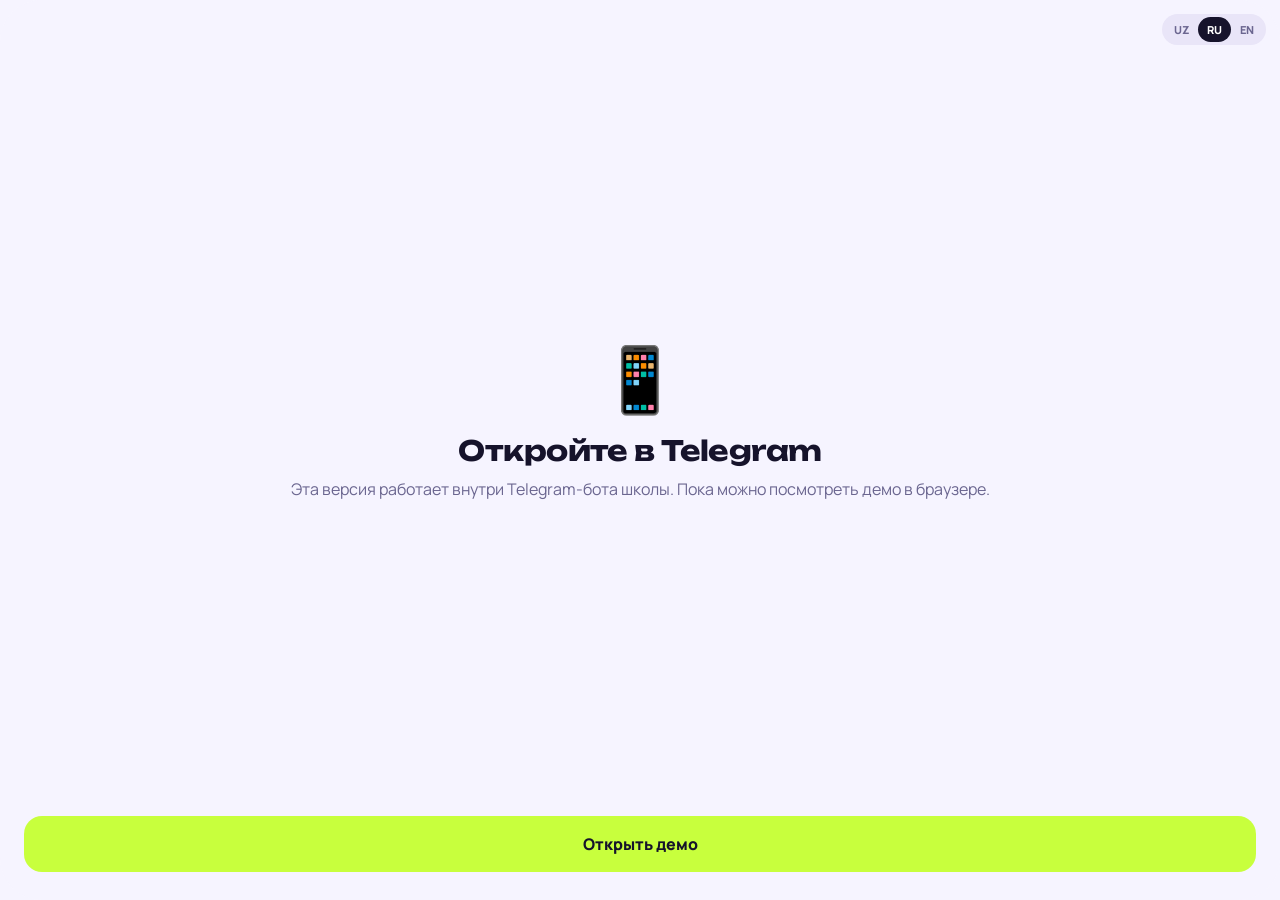
==== tg.html @ ceb3b053 "61 GOOD AI site + Telegram Mini App Co-Authored-By: Claude Opus 5.5 (1M context) <noreply@anthropic." ====
<!doctype html>
<html lang="ru">
<head>
<meta charset="utf-8">
<meta name="viewport" content="width=device-width,initial-scale=1,maximum-scale=1,viewport-fit=cover">
<title>61 GOOD AI</title>
<link rel="icon" href="data:image/svg+xml,<svg xmlns='http://www.w3.org/2000/svg' viewBox='0 0 64 64'><rect width='64' height='64' rx='16' fill='%23C8FF3D'/><text x='32' y='42' font-size='26' font-family='Arial' font-weight='900' text-anchor='middle' fill='%23111'>61</text></svg>">
<script src="https://telegram.org/js/telegram-web-app.js"></script>
<link rel="preconnect" href="https://fonts.googleapis.com"><link rel="preconnect" href="https://fonts.gstatic.com" crossorigin>
<link href="https://fonts.googleapis.com/css2?family=Manrope:wght@400;600;700;800&family=Unbounded:wght@600;700&display=swap" rel="stylesheet">
<style>
:root{--ink:#16132B;--paper:#F6F4FF;--card:#fff;--soft:#E9E5F8;--muted:#6B6690;--lime:#C8FF3D;--violet:#7C5CFF;--pink:#FF5FA2;--sky:#41D3FF;--sun:#FFC83D}
*{box-sizing:border-box;margin:0;padding:0;-webkit-tap-highlight-color:transparent}
h1,h2,h3,.u{font-family:Unbounded,Manrope,sans-serif;letter-spacing:-.02em}
button{font:inherit;border:0;background:none;cursor:pointer;color:inherit}
.app{position:relative;width:100%;height:100%;border-radius:42px;background:var(--paper);color:var(--ink);overflow:hidden;display:flex;flex-direction:column}
.view{flex:1;overflow-y:auto;padding:22px 18px 100px;scrollbar-width:none}
.view::-webkit-scrollbar{display:none}
/* onboarding */
.ob{position:absolute;inset:0;z-index:30;background:var(--paper);display:flex;flex-direction:column;padding:40px 24px 28px}
.ob.hide{display:none}
.ob .hero-art{flex:1;display:grid;place-items:center}
.orb{width:220px;height:220px;border-radius:50%;background:conic-gradient(from 200deg,var(--lime),var(--sky),var(--violet),var(--pink),var(--lime));display:grid;place-items:center;animation:spin 12s linear infinite}
.orb span{width:170px;height:170px;border-radius:50%;background:var(--paper);display:grid;place-items:center;font-family:Unbounded;font-size:44px;font-weight:700;animation:spin 12s linear infinite reverse}
@keyframes spin{to{transform:rotate(360deg)}}
.ob h2{font-size:28px;line-height:1.15;margin-bottom:10px}
.ob p{color:var(--muted);margin-bottom:22px}
.big{width:100%;padding:17px;border-radius:18px;background:var(--ink);color:#fff;font-weight:800;font-size:16px}
.big.lime{background:var(--lime);color:var(--ink)}
.big:disabled{opacity:.35}
.ints{display:grid;grid-template-columns:1fr 1fr;gap:10px;margin:18px 0 auto}
.int{background:#fff;border:2px solid var(--soft);border-radius:18px;padding:16px 14px;text-align:left;font-weight:800;display:flex;gap:10px;align-items:center;transition:.15s}
.int span{font-size:24px}
.int.on{border-color:var(--ink);background:var(--ink);color:#fff;transform:scale(.97)}
.dots{display:flex;gap:6px;margin-bottom:20px}.dots i{width:22px;height:5px;border-radius:5px;background:var(--soft)}.dots i.on{background:var(--ink)}

/* home */
.top{display:flex;justify-content:space-between;align-items:center;margin-bottom:16px}
.top small{color:var(--muted);font-weight:700}
.top h2{font-size:21px}
.gp{background:var(--ink);color:var(--lime);font-weight:800;padding:8px 12px;border-radius:999px;font-size:13px;white-space:nowrap}
.ai{background:linear-gradient(135deg,var(--violet),#A27BFF);color:#fff;border-radius:24px;padding:16px;margin-bottom:16px;position:relative;overflow:hidden}
.ai:after{content:"✨";position:absolute;right:14px;top:10px;font-size:34px;opacity:.5}
.ai small{font-weight:800;font-size:11px;letter-spacing:.08em;opacity:.85}
.ai p{font-weight:800;font-size:16px;margin:4px 0 12px;max-width:85%}
.ai button{background:#fff;color:var(--ink);padding:8px 14px;border-radius:999px;font-weight:800;font-size:13px}
.filters{display:flex;gap:8px;overflow-x:auto;margin:0 -18px 14px;padding:0 18px;scrollbar-width:none}
.filters button{flex:none;padding:8px 14px;border-radius:999px;background:#fff;border:1.5px solid var(--soft);font-weight:800;font-size:13px}
.filters button.on{background:var(--ink);color:#fff;border-color:var(--ink)}
.sec-t{display:flex;justify-content:space-between;align-items:baseline;margin:6px 0 10px}
.sec-t h3{font-size:16px}
.sec-t small{color:var(--muted);font-weight:700}
.item{width:100%;background:#fff;border-radius:20px;padding:12px;margin-bottom:10px;display:flex;gap:12px;align-items:center;text-align:left;box-shadow:0 2px 0 var(--soft);transition:transform .12s}
.item:active{transform:scale(.98)}
.ic{width:48px;height:48px;border-radius:15px;display:grid;place-items:center;font-size:23px;flex:none}
.item b{display:block;font-size:15px}
.item span.meta{font-size:12px;color:var(--muted);font-weight:600}
.item .tag{margin-left:auto;font-weight:800;font-size:12px;padding:5px 9px;border-radius:10px;background:var(--lime);white-space:nowrap}
.item .tag.club{background:var(--soft)}
.item .tag.done{background:var(--ink);color:var(--lime)}
.bar{height:5px;background:var(--soft);border-radius:5px;margin-top:6px;overflow:hidden;width:120px}.bar i{display:block;height:100%;background:var(--violet)}

/* sheet */
.scrim{position:absolute;inset:0;background:rgba(22,19,43,.45);z-index:40;opacity:0;pointer-events:none;transition:.2s}
.scrim.on{opacity:1;pointer-events:auto}
.sheet{position:absolute;left:0;right:0;bottom:0;z-index:41;background:#fff;border-radius:30px 30px 0 0;padding:14px 22px 30px;transform:translateY(105%);transition:transform .3s cubic-bezier(.2,.9,.3,1)}
.sheet.on{transform:none}
.grab{width:42px;height:5px;border-radius:5px;background:var(--soft);margin:0 auto 16px}
.sheet .ic{width:64px;height:64px;font-size:32px;border-radius:20px;margin-bottom:12px}
.sheet h2{font-size:22px;margin-bottom:6px}
.sheet p{color:var(--muted);margin-bottom:14px}
.facts{display:grid;grid-template-columns:1fr 1fr;gap:8px;margin-bottom:18px}
.facts div{background:var(--paper);border-radius:14px;padding:10px 12px;font-size:12px;color:var(--muted);font-weight:700}
.facts b{display:block;color:var(--ink);font-size:14px}

/* chat */
.chat{display:flex;flex-direction:column;gap:10px}
.msg{max-width:84%;padding:11px 14px;border-radius:18px;font-size:14px;line-height:1.45;font-weight:600}
.msg.bot{background:#fff;border-bottom-left-radius:6px;box-shadow:0 2px 0 var(--soft)}
.msg.me{background:var(--ink);color:#fff;margin-left:auto;border-bottom-right-radius:6px}
.sugs{display:flex;flex-direction:column;gap:8px;margin-top:6px}
.sugs button{background:#fff;border:1.5px dashed var(--violet);color:var(--violet);border-radius:14px;padding:10px 12px;text-align:left;font-weight:800;font-size:13px}
.typing{display:inline-flex;gap:4px}.typing i{width:7px;height:7px;border-radius:50%;background:var(--muted);animation:b 1s infinite}.typing i:nth-child(2){animation-delay:.15s}.typing i:nth-child(3){animation-delay:.3s}
@keyframes b{50%{transform:translateY(-4px);opacity:.5}}

/* profile */
.pf{text-align:center;margin-bottom:18px}
.av{width:92px;height:92px;border-radius:30px;margin:0 auto 10px;background:linear-gradient(135deg,var(--lime),var(--sky));display:grid;place-items:center;font-size:44px}
.pf h2{font-size:22px}
.lvl{background:var(--ink);color:#fff;border-radius:22px;padding:16px;margin-bottom:14px}
.lvl .row{display:flex;justify-content:space-between;font-weight:800;font-size:13px;margin-bottom:8px}
.lvl .row span{color:var(--lime)}
.lvl .bar{width:100%;height:9px;background:#2d2850}.lvl .bar i{background:linear-gradient(90deg,var(--lime),var(--sky))}
.badges{display:grid;grid-template-columns:repeat(4,1fr);gap:8px;margin-bottom:14px}
.badges div{background:#fff;border-radius:16px;padding:12px 4px;text-align:center;font-size:26px;box-shadow:0 2px 0 var(--soft)}
.badges div.off{filter:grayscale(1);opacity:.35}
.badges small{display:block;font-size:10px;font-weight:800;color:var(--muted);margin-top:4px}
.goal{background:linear-gradient(135deg,#E5FFB0,#C8F5FF);border-radius:22px;padding:16px;margin-bottom:14px}
.goal b{font-size:14px}.goal p{font-size:12px;color:var(--muted);font-weight:700;margin:4px 0 10px}
.goal .bar{width:100%;height:9px;background:rgba(255,255,255,.7)}.goal .bar i{background:var(--ink)}
.drops{display:flex;gap:10px;overflow-x:auto;margin:0 -18px;padding:0 18px 4px;scrollbar-width:none}
.drop{flex:none;width:140px;background:#fff;border-radius:18px;padding:12px;box-shadow:0 2px 0 var(--soft)}
.drop .e{font-size:30px}.drop b{display:block;font-size:13px;margin:6px 0 2px}.drop span{font-size:12px;font-weight:800;color:var(--violet)}
.drop .lim{font-size:10px;font-weight:800;color:var(--pink)}

/* tabbar */
.tabs{position:absolute;left:12px;right:12px;bottom:12px;background:var(--ink);border-radius:26px;display:flex;justify-content:space-around;padding:8px;z-index:20}
.tabs button{color:#8E88B5;display:flex;flex-direction:column;align-items:center;gap:2px;font-size:10px;font-weight:800;padding:6px 10px;border-radius:16px;min-width:62px}
.tabs button .e{font-size:20px;filter:grayscale(1)}
.tabs button.on{color:var(--ink);background:var(--lime)}
.tabs button.on .e{filter:none}

.toast{position:absolute;top:18px;left:50%;transform:translate(-50%,-120px);background:var(--ink);color:#fff;padding:12px 18px;border-radius:999px;font-weight:800;font-size:14px;z-index:60;transition:transform .35s cubic-bezier(.2,.9,.3,1.3);white-space:nowrap}
.toast.on{transform:translate(-50%,0)}
.toast b{color:var(--lime)}
.c-lime{background:#EFFFC8}.c-violet{background:#E7E0FF}.c-pink{background:#FFE0EE}.c-sky{background:#DDF6FF}.c-sun{background:#FFF1C9}

.school{background:var(--ink);color:#fff;border-radius:22px;padding:16px;margin-top:8px}
.school p{font-size:13px;line-height:1.7;opacity:.85;margin:6px 0 12px;font-weight:600}
.row2{display:grid;grid-template-columns:1fr 1fr;gap:8px}
.row2 a{background:var(--lime);color:var(--ink);text-decoration:none;text-align:center;padding:11px;border-radius:14px;font-weight:800;font-size:14px}
.row2 a+a{background:#2d2850;color:#fff}
.tcard{background:#fff;border-radius:24px;padding:18px;box-shadow:0 2px 0 var(--soft);margin-bottom:12px}
.tcard h3{font-size:17px;margin-bottom:10px}
.tcard label{display:block;font-size:12px;font-weight:800;color:var(--muted);margin:12px 0 6px}
.inp{background:var(--paper);border:2px solid var(--soft);border-radius:14px;padding:12px;font-weight:700}
.seg{display:flex;gap:6px}.seg button{flex:1;padding:10px 0;border-radius:12px;background:var(--paper);font-weight:800;font-size:14px}
.seg button.on{background:var(--ink);color:#fff}
.step{display:flex;align-items:center;gap:14px}.step button{width:44px;height:44px;border-radius:14px;background:var(--paper);font-size:22px;font-weight:800}.step b{font-size:22px;font-family:Unbounded;min-width:24px;text-align:center}
.rule{font-size:12px;color:var(--muted);font-weight:700;text-align:center;margin:10px 6px 14px}
.tt{display:block;font-size:12px;color:var(--muted);font-weight:800;margin-bottom:6px}
.kid{display:flex;align-items:center;gap:10px;padding:10px 0;border-top:1px solid var(--soft)}
.kid .ka{width:40px;height:40px;border-radius:13px;background:var(--paper);display:grid;place-items:center;font-size:22px;flex:none}
.kid b{display:block;font-size:14px}.kid small{font-size:11px;color:var(--muted);font-weight:700}
.kid .okb,.kid .tag{margin-left:auto;white-space:nowrap;font-weight:800;font-size:12px;padding:8px 10px;border-radius:11px}
.kid .okb{background:var(--lime)}.kid .tag.done{background:var(--ink);color:var(--lime)}
button.gp{cursor:pointer}
.mlang{display:none;position:absolute;top:14px;right:14px;z-index:35;background:var(--soft);border-radius:999px;padding:3px}
.mlang button{padding:5px 9px;border-radius:999px;font-size:11px;font-weight:800;color:var(--muted)}
.mlang button.on{background:var(--ink);color:#fff}
/* Telegram Mini App: full-screen, no device frame */
html,body{height:100%;background:var(--paper);overflow:hidden}
body{font-family:Manrope,system-ui,sans-serif;color:var(--ink);overscroll-behavior:none}
.app{position:fixed;inset:0;height:var(--tg-viewport-height,100dvh);background:var(--paper);color:var(--ink);overflow:hidden;display:flex;flex-direction:column}
.view{padding-top:58px;padding-bottom:calc(100px + env(safe-area-inset-bottom))}
.tabs{bottom:calc(12px + env(safe-area-inset-bottom))}
.ob{overflow-y:auto;padding-bottom:calc(28px + env(safe-area-inset-bottom))}
.ob .hero-art{min-height:240px}
.mlang{display:flex}
.fld{width:100%;background:#fff;border:2px solid var(--soft);border-radius:14px;padding:13px 14px;font:inherit;font-weight:700;font-size:16px;color:var(--ink);outline:none}
.fld:focus{border-color:var(--violet)}
.flbl{display:block;font-size:12px;font-weight:800;color:var(--muted);margin:14px 0 6px}
.frow{display:grid;grid-template-columns:1fr 1fr;gap:10px}
select.fld{appearance:none;-webkit-appearance:none}
.note{background:#FFF1C9;border-radius:16px;padding:12px 14px;font-size:13px;font-weight:700;line-height:1.5;margin:16px 0}
.err{color:var(--pink);font-weight:800;font-size:13px;min-height:18px;margin:10px 0 4px}
.center{flex:1;display:flex;flex-direction:column;justify-content:center;text-align:center}
.center .em{font-size:64px;margin-bottom:14px}
.spin{width:44px;height:44px;border-radius:50%;border:4px solid var(--soft);border-top-color:var(--violet);margin:0 auto;animation:spin .8s linear infinite}
.adm .kid{align-items:flex-start}
.adm .acts{margin-left:auto;display:flex;gap:6px}
.adm .acts button{font-weight:800;font-size:12px;padding:8px 10px;border-radius:11px;background:var(--lime)}
.adm .acts button.no{background:var(--soft)}
</style>
</head>
<body>
<div class="app" id="app">
  <div class="mlang"><button data-l="uz">UZ</button><button data-l="ru">RU</button><button data-l="en">EN</button></div>
  <div class="ob" id="scr"></div>
  <div class="view" id="view"></div>
  <div class="tabs" id="tabs"></div>
  <div class="scrim" id="scrim"></div>
  <div class="sheet" id="sheet"></div>
  <div class="toast" id="toast"></div>
</div>

<script>
const T = {
  uz:{sideT:"Interaktiv prototip",sideP:"O‘quvchi ilovasining bosiladigan demosi: qiziqishlarni tanla, missiyaga yozil, AI-agentdan so‘ra va GOOD-ballar ol.",tips:["1 · Qiziqishlarni tanla","2 · Kartochkani bos → JOIN","3 · «AI» tabida savol ber","4 · Profilda darajang va GOOD DROP"],back:"← Saytga",
    o1t:"61-maktabga xush kelibsan!",o1p:"Barcha to‘garaklar, tadbirlar va GOOD-missiyalar — bitta joyda.",o1b:"Boshlash",o2t:"Senga nima qiziq?",o2p:"Kamida 2 ta tanla — AI shunga qarab tavsiya beradi.",o2b:"Davom etish",
    hi:"Salom, Aziz 👋",grade:"7-B sinf",aiK:"AI · SEN UCHUN",aiBtn:"Ko‘rish",all:"Hammasi",missions:"GOOD-missiyalar",clubs:"To‘garaklar va tadbirlar",seeAll:"barchasi",
    tabs:["Lenta","Missiyalar","AI","Profil"],join:"JOIN",joined:"Yozilding ✓",pending:"Tasdiq kutilmoqda",confirmSim:"O‘qituvchi tasdig‘ini simulyatsiya qilish",
    when:"Qachon",where:"Qayerda",spots:"Joylar",reward:"Mukofot",age:"Yosh",
    myM:"Mening missiyalarim",openM:"Ochiq missiyalar",empty:"Hali missiya yo‘q — lentadan birini tanla!",
    aiHello:"Salom! Men 61 GOOD AI agentiman. Jadvaling va qiziqishlaringga qarab nima borligini topib beraman. Nima qidiramiz?",
    q:["Bugun darsdan keyin nima bor?","Rasm chizishni yoqtiraman — qayerga yozilay?","GOOD-ball qanday tez yig‘aman?"],
    a:["Bugun 15:00 da Media Club (204-xona) — 4 ta joy qoldi. 16:00 da esa Robototexnika. Seni Media Clubga yozaymi? 📸","Art Studio sen uchun! Seshanba va payshanba 14:30, 112-xona. Yana «Bezak jamoasi» missiyasi bor: +30 GOOD 🎨","Jamoaviy missiyalar eng ko‘p ball beradi: «Eko-shanba» — +40 GOOD, do‘stlaring bilan GOOD CREW bo‘lib qatnashing 🌱"],
    lvl:"Daraja",next:"keyingi darajagacha",badges:["Faol","Ijodkor","Jamoa","Lider"],goalT:"7-B sinf maqsadi: 2000 GOOD",goalP:"Erishsak — hamkor kutubxonaga 50 ta kitob sovg‘a qiladi 📚",drops:"GOOD DROP",left:"ta qoldi",
    toast:"tushdi! Rahmat 🙌",o1b:"🎒 Men o‘quvchiman",o1x:"🧑‍🏫 Men o‘qituvchiman",o1p:"Toshkent, Yashnobod tumani. Barcha to‘garaklar, tadbirlar va GOOD-missiyalar — bitta joyda.",grade:"61-maktab · 7-B",schT:"Bizning maktab",schA:"Aviasozlar-1, 78 · «Aviasozlar» bozori yonida",schH:"Dush–Shan 8:00–17:00",schB:"Avtobus 30, 50, 110",call:"Qo‘ng‘iroq",map:"Xarita",tHi:"Salom, ustoz 👋",tSub:"61-maktab · O‘qituvchi paneli",tNew:"Yangi GOOD-missiya",tTitle:"Nima qilish kerak?",tTitleDef:"Bayram uchun zalni bezash",tAge:"Yosh",tPeople:"Nechta o‘quvchi",tReward:"Mukofot",tPublish:"✨ AI bilan e’lon qilish",tAiPick:"AI mos o‘quvchilarni topdi",tWhy:["ijod, juma bo‘sh", "media, 7-B", "ijod, 11+", "ekologiya, faol", "IT, yaqinda yozilgan"],tJoin:"JOIN bosdi",tConfirm:"✓ Bajarildi",tConfirmed:"Tasdiqlandi",tDone:"Hammasi tasdiqlandi! Ballar o‘quvchilarga tushdi 🎉",tRule:"AI ball bermaydi — ballar faqat siz tasdiqlaganingizdan keyin tushadi.",tSwitch:"🎒 O‘quvchi",tAgain:"Yana missiya yaratish",tToast:"o‘quvchiga tushdi",interests:["Sport","IT","Ijod","Kitoblar","Media","Ekologiya","Musiqa","Fan"]},
  ru:{sideT:"Интерактивный прототип",sideP:"Кликабельное демо приложения ученика: выбери интересы, возьми миссию, спроси AI-агента и получи GOOD-баллы.",tips:["1 · Выбери интересы","2 · Тапни карточку → JOIN","3 · Спроси что-нибудь во вкладке «AI»","4 · В профиле — уровень и GOOD DROP"],back:"← На сайт",
    o1t:"Добро пожаловать в школу №61!",o1p:"Все кружки, события и GOOD-миссии — в одном месте.",o1b:"Начать",o2t:"Что тебе интересно?",o2p:"Выбери хотя бы 2 — AI подберёт под тебя.",o2b:"Продолжить",
    hi:"Привет, Азиз 👋",grade:"7-Б класс",aiK:"AI · ДЛЯ ТЕБЯ",aiBtn:"Смотреть",all:"Всё",missions:"GOOD-миссии",clubs:"Кружки и события",seeAll:"все",
    tabs:["Лента","Миссии","AI","Профиль"],join:"JOIN",joined:"Ты записан ✓",pending:"Ждёт подтверждения",confirmSim:"Симулировать подтверждение учителя",
    when:"Когда",where:"Где",spots:"Места",reward:"Награда",age:"Возраст",
    myM:"Мои миссии",openM:"Открытые миссии",empty:"Пока нет миссий — выбери в ленте!",
    aiHello:"Привет! Я AI-агент 61 GOOD. Подскажу, что есть по твоим интересам и расписанию. Что ищем?",
    q:["Что есть сегодня после уроков?","Я люблю рисовать — куда записаться?","Как быстрее набрать GOOD?"],
    a:["Сегодня в 15:00 Media Club (каб. 204) — осталось 4 места. В 16:00 — Робототехника. Записать тебя в Media Club? 📸","Тебе в Art Studio! Вт и чт в 14:30, каб. 112. А ещё есть миссия «Команда декора»: +30 GOOD 🎨","Больше всего дают командные миссии: «Эко-суббота» — +40 GOOD. Собери GOOD CREW с друзьями 🌱"],
    lvl:"Уровень",next:"до следующего уровня",badges:["Актив","Креатор","Команда","Лидер"],goalT:"Цель 7-Б: 2000 GOOD",goalP:"Дойдём — партнёр подарит библиотеке 50 книг 📚",drops:"GOOD DROP",left:"осталось",
    toast:"начислено! Спасибо 🙌",o1b:"🎒 Я ученик",o1x:"🧑‍🏫 Я учитель",o1p:"Ташкент, Яшнабадский район. Все кружки, события и GOOD-миссии — в одном месте.",grade:"Школа №61 · 7-Б",schT:"Наша школа",schA:"Авиасозлар-1, 78 · у рынка «Авиасозлар»",schH:"Пн–Сб 8:00–17:00",schB:"Автобусы 30, 50, 110",call:"Позвонить",map:"Карта",tHi:"Здравствуйте, учитель 👋",tSub:"Школа №61 · Панель учителя",tNew:"Новая GOOD-миссия",tTitle:"Что нужно сделать?",tTitleDef:"Оформить зал к празднику",tAge:"Возраст",tPeople:"Сколько учеников",tReward:"Награда",tPublish:"✨ Опубликовать с AI",tAiPick:"AI нашёл подходящих учеников",tWhy:["творчество, свободна в пт", "медиа, 7-Б", "творчество, 11+", "экология, активный", "IT, недавно записался"],tJoin:"нажал JOIN",tConfirm:"✓ Выполнено",tConfirmed:"Подтверждено",tDone:"Всё подтверждено! Баллы начислены ученикам 🎉",tRule:"AI баллы не выдаёт — они начисляются только после вашего подтверждения.",tSwitch:"🎒 Ученик",tAgain:"Создать ещё миссию",tToast:"начислено ученику",interests:["Спорт","IT","Творчество","Книги","Медиа","Экология","Музыка","Наука"]},
  en:{sideT:"Interactive prototype",sideP:"A clickable demo of the student app: pick interests, take a mission, ask the AI agent and earn GOOD points.",tips:["1 · Pick your interests","2 · Tap a card → JOIN","3 · Ask something in the “AI” tab","4 · See your level and GOOD DROP in Profile"],back:"← Website",
    o1t:"Welcome to School 61!",o1p:"Every club, event and GOOD mission in one place.",o1b:"Get started",o2t:"What are you into?",o2p:"Pick at least 2 — AI will tailor picks for you.",o2b:"Continue",
    hi:"Hi, Aziz 👋",grade:"Grade 7B",aiK:"AI · FOR YOU",aiBtn:"View",all:"All",missions:"GOOD missions",clubs:"Clubs & events",seeAll:"all",
    tabs:["Feed","Missions","AI","Profile"],join:"JOIN",joined:"You're in ✓",pending:"Awaiting confirmation",confirmSim:"Simulate teacher confirmation",
    when:"When",where:"Where",spots:"Spots",reward:"Reward",age:"Age",
    myM:"My missions",openM:"Open missions",empty:"No missions yet — grab one from the feed!",
    aiHello:"Hi! I'm the 61 GOOD AI agent. I'll find what fits your interests and schedule. What are we looking for?",
    q:["What's on today after class?","I love drawing — where should I join?","How do I earn GOOD faster?"],
    a:["Media Club today at 15:00 (Room 204) — 4 spots left. Robotics at 16:00. Want me to sign you up for Media Club? 📸","Art Studio is for you! Tue & Thu 14:30, Room 112. There's also the “Decor crew” mission: +30 GOOD 🎨","Team missions pay the most: “Eco Saturday” is +40 GOOD. Build a GOOD CREW with friends 🌱"],
    lvl:"Level",next:"to next level",badges:["Active","Creator","Team","Leader"],goalT:"7B class goal: 2000 GOOD",goalP:"Hit it and a partner donates 50 books to the library 📚",drops:"GOOD DROP",left:"left",
    toast:"added! Thank you 🙌",o1b:"🎒 I'm a student",o1x:"🧑‍🏫 I'm a teacher",o1p:"Tashkent, Yashnobod district. Every club, event and GOOD mission in one place.",grade:"School 61 · 7B",schT:"Our school",schA:"Aviasozlar-1, 78 · by Aviasozlar bazaar",schH:"Mon–Sat 8:00–17:00",schB:"Buses 30, 50, 110",call:"Call",map:"Map",tHi:"Hello, teacher 👋",tSub:"School 61 · Teacher panel",tNew:"New GOOD mission",tTitle:"What needs doing?",tTitleDef:"Decorate the hall for the holiday",tAge:"Age",tPeople:"How many students",tReward:"Reward",tPublish:"✨ Publish with AI",tAiPick:"AI found matching students",tWhy:["art, free on Fri", "media, 7B", "art, 11+", "ecology, active", "IT, recently joined"],tJoin:"tapped JOIN",tConfirm:"✓ Done",tConfirmed:"Confirmed",tDone:"All confirmed! Points sent to students 🎉",tRule:"AI never gives points — they're added only after you confirm.",tSwitch:"🎒 Student",tAgain:"Create another mission",tToast:"sent to student",interests:["Sports","IT","Art","Books","Media","Ecology","Music","Science"]}
};
const ITEMS=[
  {id:"decor",type:"m",e:"🎨",c:"c-lime",cat:2,gp:30,spots:[2,5],age:"11+",
    t:{uz:"Bezak jamoasi",ru:"Команда декора",en:"Decor crew"},
    d:{uz:"Maktab bayramini bezashga 5 o‘quvchi kerak.",ru:"Нужны 5 учеников, чтобы оформить школьный праздник.",en:"5 students needed to decorate the school celebration."},
    w:{uz:"Juma 15:00",ru:"Пт 15:00",en:"Fri 15:00"},p:{uz:"Aktlar zali",ru:"Актовый зал",en:"Assembly hall"}},
  {id:"photo",type:"m",e:"📸",c:"c-sky",cat:4,gp:20,spots:[0,3],age:"12+",
    t:{uz:"Foto-reportaj",ru:"Фоторепортаж",en:"Photo report"},
    d:{uz:"Sport kunini suratga olib, maktab kanaliga tayyorlash.",ru:"Снять День спорта и подготовить пост для школьного канала.",en:"Shoot Sports Day and prep a post for the school channel."},
    w:{uz:"Shanba 10:00",ru:"Сб 10:00",en:"Sat 10:00"},p:{uz:"Stadion",ru:"Стадион",en:"Stadium"}},
  {id:"eco",type:"m",e:"🌱",c:"c-pink",cat:5,gp:40,spots:[6,10],age:"10+",crew:1,
    t:{uz:"Eko-shanba · CREW",ru:"Эко-суббота · CREW",en:"Eco Saturday · CREW"},
    d:{uz:"Maktab hovlisiga ko‘chat ekamiz. Do‘stlar bilan jamoa bo‘lib kel!",ru:"Сажаем деревья во дворе школы. Приходи командой с друзьями!",en:"Planting trees in the schoolyard. Come as a team with friends!"},
    w:{uz:"Shanba 09:00",ru:"Сб 09:00",en:"Sat 09:00"},p:{uz:"Maktab hovlisi",ru:"Двор школы",en:"Schoolyard"}},
  {id:"tutor",type:"m",e:"🧮",c:"c-sun",cat:1,gp:25,spots:[1,4],age:"13+",
    t:{uz:"Kichiklarga yordam",ru:"Помощь младшим",en:"Help younger kids"},
    d:{uz:"5-sinflarga informatika bo‘yicha yordam ber.",ru:"Помоги пятиклассникам с информатикой.",en:"Help 5th graders with computer science."},
    w:{uz:"Chorshanba 14:00",ru:"Ср 14:00",en:"Wed 14:00"},p:{uz:"301-xona",ru:"Каб. 301",en:"Room 301"}},
  {id:"media",type:"c",e:"🎬",c:"c-violet",cat:4,spots:[8,12],age:"11+",
    t:{uz:"Media Club",ru:"Media Club",en:"Media Club"},
    d:{uz:"Video, podkast va maktab yangiliklari. 4 ta joy qoldi!",ru:"Видео, подкасты и школьные новости. Осталось 4 места!",en:"Video, podcasts and school news. 4 spots left!"},
    w:{uz:"Bugun 15:00",ru:"Сегодня 15:00",en:"Today 15:00"},p:{uz:"204-xona",ru:"Каб. 204",en:"Room 204"}},
  {id:"robo",type:"c",e:"🤖",c:"c-sky",cat:1,spots:[10,14],age:"10+",
    t:{uz:"Robototexnika",ru:"Робототехника",en:"Robotics"},
    d:{uz:"Arduino va LEGO bilan robotlar yasaymiz.",ru:"Собираем роботов на Arduino и LEGO.",en:"Building robots with Arduino and LEGO."},
    w:{uz:"Dush, Pay 16:00",ru:"Пн, Чт 16:00",en:"Mon, Thu 16:00"},p:{uz:"210-xona",ru:"Каб. 210",en:"Room 210"}},
  {id:"art",type:"c",e:"🖌️",c:"c-pink",cat:2,spots:[9,15],age:"9+",
    t:{uz:"Art Studio",ru:"Art Studio",en:"Art Studio"},
    d:{uz:"Rasm, eskiz va devoriy rasmlar.",ru:"Рисунок, скетчинг и муралы.",en:"Drawing, sketching and murals."},
    w:{uz:"Sesh, Pay 14:30",ru:"Вт, Чт 14:30",en:"Tue, Thu 14:30"},p:{uz:"112-xona",ru:"Каб. 112",en:"Room 112"}},
  {id:"foot",type:"c",e:"⚽",c:"c-lime",cat:0,spots:[16,20],age:"10+",
    t:{uz:"Futbol seksiyasi",ru:"Секция футбола",en:"Football team"},
    d:{uz:"Maktablararo turnirga tayyorgarlik.",ru:"Готовимся к межшкольному турниру.",en:"Training for the inter-school cup."},
    w:{uz:"Har kuni 17:00",ru:"Ежедневно 17:00",en:"Daily 17:00"},p:{uz:"Sport zal",ru:"Спортзал",en:"Gym"}}
];
const KIDS=[["🦊","Aziz K."],["🐼","Malika R."],["🐯","Javohir T."],["🦄","Sevara N."],["🐸","Diyor A."],["🐨","Kamola S."]];
const X = {
  ru:{loading:"Загрузка…",notgT:"Откройте в Telegram",notgP:"Эта версия работает внутри Telegram-бота школы. Пока можно посмотреть демо в браузере.",notgB:"Открыть демо",
    admin:"🛡️ Панель администратора",sregT:"Регистрация ученика",sregP:"Займёт 20 секунд. После неё сразу откроется приложение.",fName:"Имя и фамилия",fGrade:"Класс",fLetter:"Буква",next:"Далее",
    tregT:"Регистрация учителя",tregP:"Укажите данные — администратор школы проверит их.",tNote:"🛡️ Панель учителя откроется только после подтверждения администратором. Так ученик не сможет зарегистрироваться под учителем.",fFio:"ФИО",fSubj:"Предмет",fSubjPh:"Например, математика",sendReq:"Отправить заявку",
    pendT:"Заявка на проверке",pendP:"Администратор школы проверит, что вы учитель школы №61. Как только подтвердит, бот пришлёт сообщение.",refresh:"Проверить статус",stillPend:"Пока ещё на проверке ⏳",
    rejT:"Заявка отклонена",rejP:"Администратор не подтвердил аккаунт учителя. Если это ошибка, обратитесь в администрацию школы.",asStudent:"Зарегистрироваться как ученик",
    errT:"Что-то пошло не так",errP:"Не удалось связаться с сервером. Попробуйте ещё раз.",retry:"Повторить",badForm:"Заполните все поля",
    hiN:"Привет, {n} 👋",gradeN:"Школа №61 · {g}",tHiN:"Здравствуйте, {n} 👋",
    admT:"Заявки учителей",admEmpty:"Новых заявок нет 🎉",approve:"✓ Да",reject:"✕",admBtn:"🛡️ Заявки",backB:"← Назад",okT:"Учитель одобрен ✓",noT:"Заявка отклонена"},
  uz:{loading:"Yuklanmoqda…",notgT:"Telegram’da oching",notgP:"Bu versiya maktabning Telegram-boti ichida ishlaydi. Hozircha brauzerda demoni ko‘rishingiz mumkin.",notgB:"Demoni ochish",
    admin:"🛡️ Administrator paneli",sregT:"O‘quvchi ro‘yxatdan o‘tishi",sregP:"20 soniya vaqt oladi. Keyin ilova darhol ochiladi.",fName:"Ism va familiya",fGrade:"Sinf",fLetter:"Harf",next:"Keyingi",
    tregT:"O‘qituvchi ro‘yxatdan o‘tishi",tregP:"Ma’lumotlarni kiriting — maktab administratori tekshiradi.",tNote:"🛡️ O‘qituvchi paneli faqat administrator tasdiqlagandan keyin ochiladi. Shunda o‘quvchi o‘qituvchi nomidan ro‘yxatdan o‘ta olmaydi.",fFio:"F.I.Sh.",fSubj:"Fan",fSubjPh:"Masalan, matematika",sendReq:"Ariza yuborish",
    pendT:"Ariza tekshirilmoqda",pendP:"Maktab administratori siz 61-maktab o‘qituvchisi ekaningizni tekshiradi. Tasdiqlashi bilan bot xabar yuboradi.",refresh:"Holatni tekshirish",stillPend:"Hali tekshirilmoqda ⏳",
    rejT:"Ariza rad etildi",rejP:"Administrator o‘qituvchi akkauntini tasdiqlamadi. Xato bo‘lsa, maktab ma’muriyatiga murojaat qiling.",asStudent:"O‘quvchi sifatida ro‘yxatdan o‘tish",
    errT:"Nimadir xato ketdi",errP:"Server bilan bog‘lanib bo‘lmadi. Yana urinib ko‘ring.",retry:"Qayta urinish",badForm:"Barcha maydonlarni to‘ldiring",
    hiN:"Salom, {n} 👋",gradeN:"61-maktab · {g}",tHiN:"Assalomu alaykum, {n} 👋",
    admT:"O‘qituvchi arizalari",admEmpty:"Yangi arizalar yo‘q 🎉",approve:"✓ Ha",reject:"✕",admBtn:"🛡️ Arizalar",backB:"← Orqaga",okT:"O‘qituvchi tasdiqlandi ✓",noT:"Ariza rad etildi"},
  en:{loading:"Loading…",notgT:"Open in Telegram",notgP:"This version runs inside the school’s Telegram bot. Meanwhile you can try the browser demo.",notgB:"Open demo",
    admin:"🛡️ Admin panel",sregT:"Student sign-up",sregP:"Takes 20 seconds. The app opens right after.",fName:"First and last name",fGrade:"Grade",fLetter:"Letter",next:"Next",
    tregT:"Teacher sign-up",tregP:"Enter your details — the school administrator will check them.",tNote:"🛡️ The teacher panel opens only after an administrator approves you, so students can’t sign up as teachers.",fFio:"Full name",fSubj:"Subject",fSubjPh:"e.g. Maths",sendReq:"Send request",
    pendT:"Request under review",pendP:"The school administrator will check that you teach at School 61. The bot will message you once approved.",refresh:"Check status",stillPend:"Still under review ⏳",
    rejT:"Request declined",rejP:"The administrator didn’t approve the teacher account. If this is a mistake, contact the school office.",asStudent:"Sign up as a student",
    errT:"Something went wrong",errP:"Couldn’t reach the server. Please try again.",retry:"Retry",badForm:"Please fill in every field",
    hiN:"Hi, {n} 👋",gradeN:"School 61 · {g}",tHiN:"Hello, {n} 👋",
    admT:"Teacher requests",admEmpty:"No new requests 🎉",approve:"✓ Yes",reject:"✕",admBtn:"🛡️ Requests",backB:"← Back",okT:"Teacher approved ✓",noT:"Request declined"}
};
for (const l in X) Object.assign(T[l], X[l]);
const INT_E=["⚽","💻","🎨","📚","📸","🌱","🎧","🔬"];
const CATS=[0,1,2,4,5];
const LETTERS="АБВГДЕЖЗИК".split("");

const tg = window.Telegram && Telegram.WebApp;
const INIT = tg && tg.initData || "";
const TGU = (tg && tg.initDataUnsafe && tg.initDataUnsafe.user) || {};
// scr: current full-screen step (null = main app); me: registration from the server
const S={lang:"ru",scr:"loading",me:null,admin:false,pending:[],adminOpen:false,form:{name:[TGU.first_name,TGU.last_name].filter(Boolean).join(" "),grade:"",letter:"",subject:""},err:"",
  tab:0,filter:-1,ints:new Set(),joined:{},points:240,chat:[],tm:{stage:0,age:1,n:5,gp:2,ok:new Set()}};
try{const q=new URLSearchParams(location.search).get("lang")||localStorage.getItem("lang")||(TGU.language_code||"").slice(0,2);if(T[q])S.lang=q}catch(e){}
const $=id=>document.getElementById(id);
const L=()=>T[S.lang];
const tx=o=>o[S.lang];
const esc=s=>String(s??"").replace(/[&<>"']/g,c=>({"&":"&amp;","<":"&lt;",">":"&gt;",'"':"&quot;","'":"&#39;"}[c]));
const fmt=(s,o)=>s.replace(/\{(\w)\}/g,(_,k)=>esc(o[k]));
const haptic=t=>{try{tg.HapticFeedback.notificationOccurred(t)}catch(e){}};

async function api(path,body={}){
  const r=await fetch("/api/"+path,{method:"POST",headers:{"Content-Type":"application/json"},body:JSON.stringify({initData:INIT,...body})});
  const j=await r.json().catch(()=>({}));
  return {ok:r.ok,code:r.status,...j};
}

if(tg){try{tg.ready();tg.expand();tg.setHeaderColor("#F6F4FF");tg.setBackgroundColor("#F6F4FF");tg.disableVerticalSwipes&&tg.disableVerticalSwipes()}catch(e){}
  tg.BackButton.onClick(goBack)}

async function boot(){
  if(!INIT){S.scr="notg";return paint()}
  S.scr="loading";paint();
  try{const r=await api("me");if(!r.ok)throw r;applyMe(r)}catch(e){S.scr="error";paint()}
}
function applyMe(r){
  S.me=r.user;S.admin=!!r.admin;
  const u=S.me;
  if(!u)S.scr="role";
  else if(u.role==="teacher"&&u.status==="pending")S.scr="pending";
  else if(u.role==="teacher"&&u.status==="rejected")S.scr="rejected";
  else{S.scr=null;if(u.role==="student")S.ints=new Set(u.interests)}
  paint();
}
// Back button: steps inside the sign-up flow, the admin list, and the bottom sheet.
const BACK={sreg:"role",treg:"role",ints:"sreg"};
function goBack(){
  if($("sheet").classList.contains("on"))return closeSheet();
  if(S.adminOpen){S.adminOpen=false;return paint()}
  if(S.scr==="sreg"&&S.me&&S.me.status==="rejected"){S.scr="rejected";return paint()}
  if(BACK[S.scr]){S.scr=BACK[S.scr];S.err="";paint()}
}
function syncBack(){if(!tg)return;const on=$("sheet").classList.contains("on")||S.adminOpen||!!BACK[S.scr];on?tg.BackButton.show():tg.BackButton.hide()}

function setLang(l){S.lang=l;try{localStorage.setItem("lang",l)}catch(e){}document.documentElement.lang=l;
  document.querySelectorAll("[data-l]").forEach(b=>b.classList.toggle("on",b.dataset.l===l));
  if(S.chat.length===0)S.chat=[{bot:1,k:"hello"}];
  closeSheet();paint();
}
document.querySelectorAll("[data-l]").forEach(b=>b.onclick=()=>setLang(b.dataset.l));

function paint(){
  const s=$("scr");
  if(S.scr&&!S.adminOpen){s.classList.remove("hide");s.innerHTML=screen(L());bindScreen()}else{s.classList.add("hide");s.innerHTML=""}
  render();syncBack();
}
const opts=(arr,sel,ph)=>`<option value="" disabled ${sel?"":"selected"}>${ph}</option>`+arr.map(v=>`<option ${String(v)===String(sel)?"selected":""}>${v}</option>`).join("");
function screen(t){const f=S.form,err=`<div class="err" id="err">${esc(S.err)}</div>`;
  switch(S.scr){
  case "loading":return `<div class="center"><div class="spin"></div><p style="margin-top:16px">${t.loading}</p></div>`;
  case "notg":return `<div class="center"><div class="em">📱</div><h2>${t.notgT}</h2><p>${t.notgP}</p></div><a class="big lime" style="display:block;text-align:center;text-decoration:none" href="app.html?lang=${S.lang}">${t.notgB}</a>`;
  case "error":return `<div class="center"><div class="em">⚠️</div><h2>${t.errT}</h2><p>${t.errP}</p></div><button class="big lime" data-go="retry">${t.retry}</button>`;
  case "role":return `<div class="hero-art"><div class="orb"><span>61</span></div></div><h2>${t.o1t}</h2><p>${t.o1p}</p>
    <button class="big lime" data-go="sreg">${t.o1b}</button><button class="big" style="margin-top:10px" data-go="treg">${t.o1x}</button>
    ${S.admin?`<button class="big" style="margin-top:10px;background:var(--soft);color:var(--ink)" data-go="admin">${t.admin}</button>`:""}`;
  case "sreg":return `<div class="dots"><i class="on"></i><i></i></div><h2>${t.sregT}</h2><p style="margin:0">${t.sregP}</p>
    <label class="flbl">${t.fName}</label><input class="fld" id="fName" maxlength="60" autocomplete="name" value="${esc(f.name)}">
    <div class="frow"><div><label class="flbl">${t.fGrade}</label><select class="fld" id="fGrade">${opts([1,2,3,4,5,6,7,8,9,10,11],f.grade,"—")}</select></div>
    <div><label class="flbl">${t.fLetter}</label><select class="fld" id="fLetter">${opts(LETTERS,f.letter,"—")}</select></div></div>
    <div style="flex:1"></div>${err}<button class="big lime" data-go="ints">${t.next}</button>`;
  case "ints":return `<div class="dots"><i class="on"></i><i class="on"></i></div><h2>${t.o2t}</h2><p style="margin:0">${t.o2p}</p>
    <div class="ints" id="ints">${t.interests.map((n,i)=>`<button class="int${S.ints.has(i)?" on":""}" data-i="${i}"><span>${INT_E[i]}</span>${n}</button>`).join("")}</div>
    ${err}<button class="big lime" data-go="sdone" ${S.ints.size<2?"disabled":""}>${t.o2b}</button>`;
  case "treg":return `<h2>${t.tregT}</h2><p style="margin:0">${t.tregP}</p>
    <label class="flbl">${t.fFio}</label><input class="fld" id="fName" maxlength="60" autocomplete="name" value="${esc(f.name)}">
    <label class="flbl">${t.fSubj}</label><input class="fld" id="fSubj" maxlength="60" placeholder="${t.fSubjPh}" value="${esc(f.subject)}">
    <div class="note">${t.tNote}</div><div style="flex:1"></div>${err}<button class="big lime" data-go="tdone">${t.sendReq}</button>`;
  case "pending":return `<div class="center"><div class="em">⏳</div><h2>${t.pendT}</h2><p>${t.pendP}</p><p><b>${esc(S.me.name)}</b> · ${esc(S.me.subject)}</p></div>${err}<button class="big lime" data-go="retry">${t.refresh}</button>
    ${S.admin?`<button class="big" style="margin-top:10px" data-go="admin">${t.admin}</button>`:""}`;
  case "rejected":return `<div class="center"><div class="em">🚫</div><h2>${t.rejT}</h2><p>${t.rejP}</p></div><button class="big lime" data-go="sreg">${t.asStudent}</button>`;
  }
  return "";
}
function readForm(){const v=id=>$(id)&&$(id).value;
  if($("fName"))S.form.name=v("fName").trim();
  if($("fGrade"))S.form.grade=v("fGrade")||"";if($("fLetter"))S.form.letter=v("fLetter")||"";
  if($("fSubj"))S.form.subject=v("fSubj").trim();
}
function fail(msg){S.err=msg;const e=$("err");if(e)e.textContent=msg;haptic("error")}
function bindScreen(){
  const ints=$("ints");
  if(ints)ints.onclick=e=>{const b=e.target.closest(".int");if(!b)return;const i=+b.dataset.i;S.ints.has(i)?S.ints.delete(i):S.ints.add(i);b.classList.toggle("on");
    document.querySelector('[data-go="sdone"]').disabled=S.ints.size<2;try{tg.HapticFeedback.selectionChanged()}catch(e){}};
  $("scr").querySelectorAll("[data-go]").forEach(b=>b.onclick=()=>go(b.dataset.go,b));
}
async function go(to,btn){const t=L(),f=S.form;readForm();S.err="";
  if(to==="retry"){const was=S.scr;await boot();if(was==="pending"&&S.scr==="pending")fail(t.stillPend);return}
  if(to==="admin"){return openAdmin()}
  if(to==="ints"&&(f.name.length<2||!f.grade||!f.letter))return fail(t.badForm);
  if(to==="sdone"||to==="tdone"){
    if(to==="tdone"&&(f.name.length<2||f.subject.length<2))return fail(t.badForm);
    btn.disabled=true;
    const body=to==="sdone"?{role:"student",name:f.name,grade:f.grade,letter:f.letter,interests:[...S.ints]}:{role:"teacher",name:f.name,subject:f.subject};
    let r;try{r=await api("register",body)}catch(e){r={}}
    if(r.ok||r.error==="already_registered"){haptic("success");applyMe({user:r.user,admin:r.admin??S.admin});return}
    btn.disabled=false;return fail(t.errP);
  }
  S.scr=to;paint();
}

async function openAdmin(){S.adminOpen=true;paint();const r=await api("admin").catch(()=>({}));S.pending=r.pending||[];render()}
async function decide(id,approve){const t=L();const r=await api("admin",{id,approve}).catch(()=>({}));
  if(r.pending){S.pending=r.pending;haptic("success");toast(approve?t.okT:t.noT)}render()}
function renderAdmin(t,v){
  v.innerHTML=`<div class="top"><div><small>61 GOOD AI</small><h2>${t.admT}</h2></div><button class="gp" id="admX">${t.backB}</button></div>
  <div class="tcard adm">${S.pending.length?S.pending.map(p=>`<div class="kid"><span class="ka">🧑‍🏫</span><div><b>${esc(p.name)}</b><small>${esc(p.subject)}${p.username?" · @"+esc(p.username):""} · ID ${p.id}</small></div>
    <div class="acts"><button data-ap="${p.id}">${t.approve}</button><button class="no" data-rj="${p.id}">${t.reject}</button></div></div>`).join(""):`<p style="color:var(--muted);font-weight:700">${t.admEmpty}</p>`}</div>`;
  $("admX").onclick=goBack;
  v.querySelectorAll("[data-ap]").forEach(b=>b.onclick=()=>{b.disabled=true;decide(b.dataset.ap,true)});
  v.querySelectorAll("[data-rj]").forEach(b=>b.onclick=()=>{b.disabled=true;decide(b.dataset.rj,false)});
}

function itemRow(it){const t=L(),j=S.joined[it.id];
  let tag=it.type==="m"?`+${it.gp}`:t.join;let cls=it.type==="m"?"":"club";
  if(j==="done"){tag="✓ +"+it.gp;cls="done"}else if(j){tag="✓";cls="done"}
  const sp=it.spots[0]+(j&&j!=="done"?1:0);
  return `<button class="item" data-id="${it.id}"><div class="ic ${it.c}">${it.e}</div><div><b>${tx(it.t)}</b><span class="meta">${tx(it.w)} · ${sp}/${it.spots[1]}</span><div class="bar"><i style="width:${sp/it.spots[1]*100}%"></i></div></div><span class="tag ${cls}">${tag}</span></button>`}

function render(){const t=L(),v=$("view"),u=S.me;
  const showApp=S.adminOpen||(!S.scr&&u);
  v.style.display=showApp?"":"none";
  $("tabs").style.display=showApp&&!S.adminOpen&&u.role==="student"?"":"none";
  if(!showApp)return;
  if(S.adminOpen){renderAdmin(t,v);return}
  if(u.role==="teacher"){renderTeacher(t,v);return}
  $("tabs").innerHTML=["🏠","🎯","✨","😎"].map((e,i)=>`<button class="${S.tab===i?"on":""}" data-t="${i}"><span class="e">${e}</span>${t.tabs[i]}</button>`).join("");
  const first=u.name.split(" ")[0];
  const top=`<div class="top"><div><small>${fmt(t.gradeN,{g:u.grade})}</small><h2>${fmt(t.hiN,{n:first})}</h2></div><span class="gp">⚡ ${S.points} GOOD</span></div>`;
  if(S.tab===0){
    const pass=it=>S.filter<0||it.cat===S.filter;
    const pref=ITEMS.filter(it=>S.ints.has(it.cat));const pick=(pref[0]||ITEMS[4]);
    const ms=ITEMS.filter(it=>it.type==="m"&&pass(it)).sort((a,b)=>S.ints.has(b.cat)-S.ints.has(a.cat));
    const cs=ITEMS.filter(it=>it.type==="c"&&pass(it)).sort((a,b)=>S.ints.has(b.cat)-S.ints.has(a.cat));
    v.innerHTML=top+`<div class="ai"><small>${t.aiK}</small><p>${tx(pick.t)} — ${tx(pick.w)}</p><button data-id="${pick.id}">${t.aiBtn} →</button></div>
    <div class="filters"><button class="${S.filter<0?"on":""}" data-f="-1">🔥 ${t.all}</button>${CATS.map(i=>`<button class="${S.filter===i?"on":""}" data-f="${i}">${INT_E[i]} ${t.interests[i]}</button>`).join("")}</div>
    ${ms.length?`<div class="sec-t"><h3>${t.missions}</h3><small>${ms.length}</small></div>`+ms.map(itemRow).join(""):""}
    ${cs.length?`<div class="sec-t"><h3>${t.clubs}</h3><small>${cs.length}</small></div>`+cs.map(itemRow).join(""):""}
    <div class="school"><b>🏫 ${t.schT}</b><p>📍 ${t.schA}<br>🕗 ${t.schH}<br>🚌 ${t.schB}</p><div class="row2"><a href="tel:+998712974982">📞 ${t.call}</a><a target="_blank" rel="noopener" href="https://2gis.uz/tashkent/firm/70000001036679067">🗺️ ${t.map}</a></div></div>`;
  } else if(S.tab===1){
    const mine=ITEMS.filter(it=>S.joined[it.id]),open=ITEMS.filter(it=>it.type==="m"&&!S.joined[it.id]);
    v.innerHTML=top+`<div class="sec-t"><h3>${t.myM}</h3></div>`+(mine.length?mine.map(itemRow).join(""):`<p style="color:var(--muted);font-weight:700;margin-bottom:16px">${t.empty}</p>`)+
      (open.length?`<div class="sec-t"><h3>${t.openM}</h3></div>`+open.map(itemRow).join(""):"");
  } else if(S.tab===2){
    v.innerHTML=`<div class="top"><div><small>61 GOOD</small><h2>AI ✨</h2></div><span class="gp">⚡ ${S.points}</span></div><div class="chat">`+
      S.chat.map(m=>m.typing?`<div class="msg bot"><span class="typing"><i></i><i></i><i></i></span></div>`:`<div class="msg ${m.bot?"bot":"me"}">${m.k==="hello"?t.aiHello:m.bot?t.a[m.k]:t.q[m.k]}</div>`).join("")+
      `<div class="sugs">${t.q.map((q,i)=>`<button data-q="${i}">${q}</button>`).join("")}</div></div>`;
    v.scrollTop=v.scrollHeight;
  } else {
    const lvl=Math.floor(S.points/100),pr=S.points%100;const nd=Object.values(S.joined).filter(x=>x==="done").length;
    const drops=[["🧢",{uz:"Maktab kepkasi",ru:"Кепка школы",en:"School cap"},150,7],["🎟️",{uz:"Master-klass",ru:"Мастер-класс",en:"Workshop"},200,3],["📕",{uz:"Kitob sovg‘asi",ru:"Книга в подарок",en:"Gift book"},120,10],["🏅",{uz:"Oltin nishon",ru:"Золотой бейдж",en:"Gold badge"},300,1]];
    const photo=TGU.photo_url&&/^https:\/\//.test(TGU.photo_url)?`<img src="${esc(TGU.photo_url)}" alt="" style="width:100%;height:100%;border-radius:30px;object-fit:cover">`:"🦊";
    v.innerHTML=`<div class="pf"><div class="av">${photo}</div><h2>${esc(u.name)}</h2><small style="color:var(--muted);font-weight:700">${fmt(t.gradeN,{g:u.grade})} · ${S.ints.size?[...S.ints].map(i=>INT_E[i]).join(" "):"🎨 📸"}</small></div>
    <div class="lvl"><div class="row">${t.lvl} ${lvl} <span>${pr}/100</span></div><div class="bar"><i style="width:${pr}%"></i></div><small style="opacity:.6;font-weight:700;font-size:11px">${100-pr} GOOD ${t.next}</small></div>
    <div class="badges">${["🔥","🎨","👯","👑"].map((e,i)=>`<div class="${i>1+nd?"off":""}">${e}<small>${t.badges[i]}</small></div>`).join("")}</div>
    <div class="goal"><b>${t.goalT}</b><p>${t.goalP}</p><div class="bar"><i style="width:${Math.min(100,(1380+S.points)/20)}%"></i></div></div>
    <div class="sec-t"><h3>${t.drops}</h3></div><div class="drops">${drops.map(d=>`<div class="drop"><div class="e">${d[0]}</div><b>${tx(d[1])}</b><span>⚡ ${d[2]}</span><div class="lim">${d[3]} ${t.left}</div></div>`).join("")}</div>`;
  }
}
$("tabs").onclick=e=>{const b=e.target.closest("[data-t]");if(!b)return;S.tab=+b.dataset.t;try{tg.HapticFeedback.selectionChanged()}catch(e){}render();$("view").scrollTop=S.tab===2?$("view").scrollHeight:0};
$("view").onclick=e=>{if(!S.me||S.me.role!=="student"||S.adminOpen)return;
  const f=e.target.closest("[data-f]");if(f){S.filter=+f.dataset.f;render();return}
  const q=e.target.closest("[data-q]");if(q){ask(+q.dataset.q);return}
  const it=e.target.closest("[data-id]");if(it)openSheet(it.dataset.id);
};
function ask(i){S.chat.push({k:i},{typing:1});render();setTimeout(()=>{S.chat.pop();S.chat.push({bot:1,k:i});render()},900)}

function openSheet(id){const it=ITEMS.find(x=>x.id===id),t=L(),j=S.joined[id];
  $("sheet").innerHTML=`<div class="grab"></div><div class="ic ${it.c}">${it.e}</div><h2>${tx(it.t)}</h2><p>${tx(it.d)}</p>
  <div class="facts"><div>${t.when}<b>${tx(it.w)}</b></div><div>${t.where}<b>${tx(it.p)}</b></div><div>${t.spots}<b>${it.spots[0]+(j&&j!=="done"?1:0)} / ${it.spots[1]}</b></div><div>${it.type==="m"?t.reward:t.age}<b>${it.type==="m"?"⚡ +"+it.gp+" GOOD":it.age}</b></div></div>
  ${!j?`<button class="big lime" id="joinB">${t.join}</button>`:j==="done"?`<button class="big" disabled>✓ +${it.gp} GOOD</button>`:
    `<button class="big" disabled>${it.type==="m"?t.pending:t.joined}</button>`}`;
  $("scrim").classList.add("on");$("sheet").classList.add("on");syncBack();
  const jb=$("joinB");if(jb)jb.onclick=()=>{S.joined[id]=true;haptic("success");render();openSheet(id)};
}

function renderTeacher(t,v){const m=S.tm,ages=["10+","11+","12+","14+"],gps=[10,20,30,40];
  let h=`<div class="top"><div><small>${t.tSub}</small><h2>${fmt(t.tHiN,{n:S.me.name.split(" ")[0]})}</h2></div>${S.admin?`<button class="gp" id="toA">${t.admBtn}</button>`:""}</div>`;
  if(m.stage===0){
    h+=`<div class="tcard"><h3>${t.tNew}</h3>
      <label>${t.tTitle}</label><div class="inp">🎨 ${t.tTitleDef}</div>
      <label>${t.tAge}</label><div class="seg">${ages.map((a,i)=>`<button data-age="${i}" class="${m.age===i?"on":""}">${a}</button>`).join("")}</div>
      <label>${t.tPeople}</label><div class="step"><button data-n="-1">−</button><b>${m.n}</b><button data-n="1">+</button></div>
      <label>${t.tReward}</label><div class="seg">${gps.map((g,i)=>`<button data-gp="${i}" class="${m.gp===i?"on":""}">+${g}</button>`).join("")}</div>
      <button class="big lime" id="pub" style="margin-top:18px">${t.tPublish}</button></div><p class="rule">🛡️ ${t.tRule}</p>`;
  } else if(m.stage===1){
    h+=`<div class="tcard"><h3>${t.tAiPick}</h3><div class="msg bot" style="max-width:none"><span class="typing"><i></i><i></i><i></i></span></div></div>`;
  } else {
    const gp=gps[m.gp],kids=KIDS.slice(0,m.n);
    h+=`<div class="tcard"><small class="tt">🎨 ${t.tTitleDef} · ${ages[m.age]} · +${gp} GOOD</small><h3>✨ ${t.tAiPick}</h3>`+
      kids.map((k,i)=>{const ok=m.ok.has(i);return `<div class="kid"><span class="ka">${k[0]}</span><div><b>${k[1]}</b><small>${t.tWhy[i%5]} · ${t.tJoin}</small></div>${ok?`<span class="tag done">${t.tConfirmed}</span>`:`<button class="okb" data-ok="${i}">${t.tConfirm}</button>`}</div>`}).join("")+`</div>`;
    h+=m.ok.size===kids.length?`<p class="rule" style="color:var(--ink)">${t.tDone}</p><button class="big" id="again">${t.tAgain}</button>`:`<p class="rule">🛡️ ${t.tRule}</p>`;
  }
  v.innerHTML=h;
  const ta=$("toA");if(ta)ta.onclick=openAdmin;
  v.querySelectorAll("[data-age]").forEach(b=>b.onclick=()=>{m.age=+b.dataset.age;render()});
  v.querySelectorAll("[data-gp]").forEach(b=>b.onclick=()=>{m.gp=+b.dataset.gp;render()});
  v.querySelectorAll("[data-n]").forEach(b=>b.onclick=()=>{m.n=Math.max(1,Math.min(6,m.n+ +b.dataset.n));render()});
  const pb=$("pub");if(pb)pb.onclick=()=>{m.stage=1;render();setTimeout(()=>{m.stage=2;render()},1200)};
  v.querySelectorAll("[data-ok]").forEach(b=>b.onclick=()=>{const i=+b.dataset.ok;m.ok.add(i);haptic("success");render();toast(`⚡ <b>+${gps[m.gp]} GOOD</b> ${KIDS[i][1]}`)});
  const ag=$("again");if(ag)ag.onclick=()=>{m.stage=0;m.ok=new Set();render()};
}
function closeSheet(){$("scrim").classList.remove("on");$("sheet").classList.remove("on");syncBack()}
$("scrim").onclick=closeSheet;
function toast(h){const x=$("toast");x.innerHTML=h;x.classList.add("on");setTimeout(()=>x.classList.remove("on"),2200)}
setLang(S.lang);
boot();
</script>
</body>
</html>
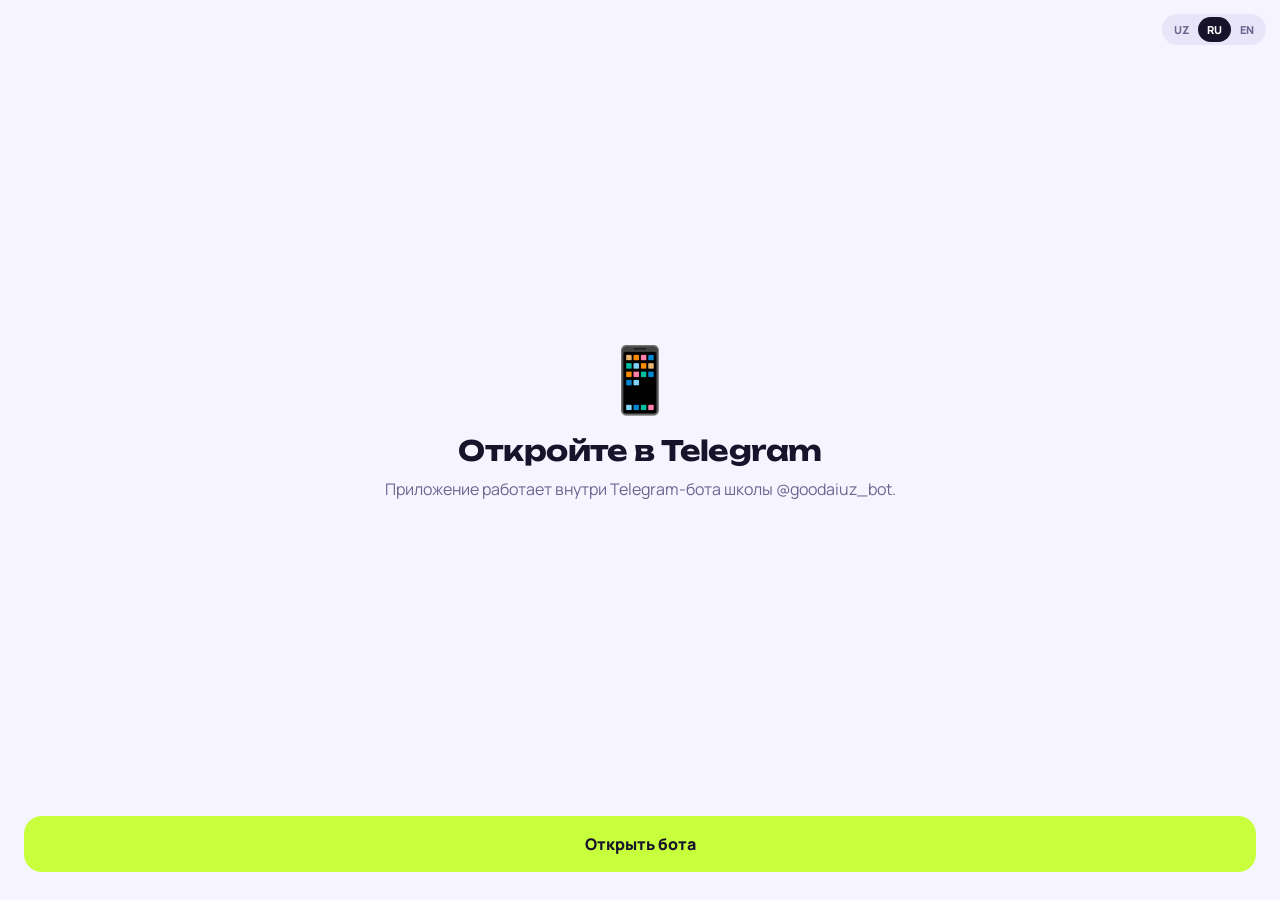
==== commit d90630ba: "Real missions, sign-ups and GOOD points in the Telegram Mini App Teachers publish missions and clubs" ====
--- a/tg.html
+++ b/tg.html
@@ -73,14 +73,6 @@
 .facts div{background:var(--paper);border-radius:14px;padding:10px 12px;font-size:12px;color:var(--muted);font-weight:700}
 .facts b{display:block;color:var(--ink);font-size:14px}
 
-/* chat */
-.chat{display:flex;flex-direction:column;gap:10px}
-.msg{max-width:84%;padding:11px 14px;border-radius:18px;font-size:14px;line-height:1.45;font-weight:600}
-.msg.bot{background:#fff;border-bottom-left-radius:6px;box-shadow:0 2px 0 var(--soft)}
-.msg.me{background:var(--ink);color:#fff;margin-left:auto;border-bottom-right-radius:6px}
-.sugs{display:flex;flex-direction:column;gap:8px;margin-top:6px}
-.sugs button{background:#fff;border:1.5px dashed var(--violet);color:var(--violet);border-radius:14px;padding:10px 12px;text-align:left;font-weight:800;font-size:13px}
-.typing{display:inline-flex;gap:4px}.typing i{width:7px;height:7px;border-radius:50%;background:var(--muted);animation:b 1s infinite}.typing i:nth-child(2){animation-delay:.15s}.typing i:nth-child(3){animation-delay:.3s}
 @keyframes b{50%{transform:translateY(-4px);opacity:.5}}
 
 /* profile */
@@ -98,10 +90,6 @@
 .goal{background:linear-gradient(135deg,#E5FFB0,#C8F5FF);border-radius:22px;padding:16px;margin-bottom:14px}
 .goal b{font-size:14px}.goal p{font-size:12px;color:var(--muted);font-weight:700;margin:4px 0 10px}
 .goal .bar{width:100%;height:9px;background:rgba(255,255,255,.7)}.goal .bar i{background:var(--ink)}
-.drops{display:flex;gap:10px;overflow-x:auto;margin:0 -18px;padding:0 18px 4px;scrollbar-width:none}
-.drop{flex:none;width:140px;background:#fff;border-radius:18px;padding:12px;box-shadow:0 2px 0 var(--soft)}
-.drop .e{font-size:30px}.drop b{display:block;font-size:13px;margin:6px 0 2px}.drop span{font-size:12px;font-weight:800;color:var(--violet)}
-.drop .lim{font-size:10px;font-weight:800;color:var(--pink)}
 
 /* tabbar */
 .tabs{position:absolute;left:12px;right:12px;bottom:12px;background:var(--ink);border-radius:26px;display:flex;justify-content:space-around;padding:8px;z-index:20}
@@ -161,6 +149,12 @@
 .adm .acts{margin-left:auto;display:flex;gap:6px}
 .adm .acts button{font-weight:800;font-size:12px;padding:8px 10px;border-radius:11px;background:var(--lime)}
 .adm .acts button.no{background:var(--soft)}
+textarea.fld{min-height:84px;resize:vertical}
+.cats{display:flex;flex-wrap:wrap;gap:6px}.cats button{padding:8px 11px;border-radius:999px;background:var(--paper);border:1.5px solid var(--soft);font-weight:800;font-size:13px}.cats button.on{background:var(--ink);color:#fff;border-color:var(--ink)}
+.tcard .meta{font-size:12px;color:var(--muted);font-weight:700}
+.tcard .hd{display:flex;gap:12px;align-items:center;margin-bottom:6px}.tcard .hd .ic{width:44px;height:44px;font-size:22px}
+.lnk{font-weight:800;font-size:13px;color:var(--muted);text-decoration:underline;margin-top:10px;display:inline-block}
+.muted{color:var(--muted);font-weight:700;margin:4px 0 16px}
 </style>
 </head>
 <body>
@@ -176,119 +170,88 @@
 
 <script>
 const T = {
-  uz:{sideT:"Interaktiv prototip",sideP:"O‘quvchi ilovasining bosiladigan demosi: qiziqishlarni tanla, missiyaga yozil, AI-agentdan so‘ra va GOOD-ballar ol.",tips:["1 · Qiziqishlarni tanla","2 · Kartochkani bos → JOIN","3 · «AI» tabida savol ber","4 · Profilda darajang va GOOD DROP"],back:"← Saytga",
-    o1t:"61-maktabga xush kelibsan!",o1p:"Barcha to‘garaklar, tadbirlar va GOOD-missiyalar — bitta joyda.",o1b:"Boshlash",o2t:"Senga nima qiziq?",o2p:"Kamida 2 ta tanla — AI shunga qarab tavsiya beradi.",o2b:"Davom etish",
-    hi:"Salom, Aziz 👋",grade:"7-B sinf",aiK:"AI · SEN UCHUN",aiBtn:"Ko‘rish",all:"Hammasi",missions:"GOOD-missiyalar",clubs:"To‘garaklar va tadbirlar",seeAll:"barchasi",
-    tabs:["Lenta","Missiyalar","AI","Profil"],join:"JOIN",joined:"Yozilding ✓",pending:"Tasdiq kutilmoqda",confirmSim:"O‘qituvchi tasdig‘ini simulyatsiya qilish",
-    when:"Qachon",where:"Qayerda",spots:"Joylar",reward:"Mukofot",age:"Yosh",
-    myM:"Mening missiyalarim",openM:"Ochiq missiyalar",empty:"Hali missiya yo‘q — lentadan birini tanla!",
-    aiHello:"Salom! Men 61 GOOD AI agentiman. Jadvaling va qiziqishlaringga qarab nima borligini topib beraman. Nima qidiramiz?",
-    q:["Bugun darsdan keyin nima bor?","Rasm chizishni yoqtiraman — qayerga yozilay?","GOOD-ball qanday tez yig‘aman?"],
-    a:["Bugun 15:00 da Media Club (204-xona) — 4 ta joy qoldi. 16:00 da esa Robototexnika. Seni Media Clubga yozaymi? 📸","Art Studio sen uchun! Seshanba va payshanba 14:30, 112-xona. Yana «Bezak jamoasi» missiyasi bor: +30 GOOD 🎨","Jamoaviy missiyalar eng ko‘p ball beradi: «Eko-shanba» — +40 GOOD, do‘stlaring bilan GOOD CREW bo‘lib qatnashing 🌱"],
-    lvl:"Daraja",next:"keyingi darajagacha",badges:["Faol","Ijodkor","Jamoa","Lider"],goalT:"7-B sinf maqsadi: 2000 GOOD",goalP:"Erishsak — hamkor kutubxonaga 50 ta kitob sovg‘a qiladi 📚",drops:"GOOD DROP",left:"ta qoldi",
-    toast:"tushdi! Rahmat 🙌",o1b:"🎒 Men o‘quvchiman",o1x:"🧑‍🏫 Men o‘qituvchiman",o1p:"Toshkent, Yashnobod tumani. Barcha to‘garaklar, tadbirlar va GOOD-missiyalar — bitta joyda.",grade:"61-maktab · 7-B",schT:"Bizning maktab",schA:"Aviasozlar-1, 78 · «Aviasozlar» bozori yonida",schH:"Dush–Shan 8:00–17:00",schB:"Avtobus 30, 50, 110",call:"Qo‘ng‘iroq",map:"Xarita",tHi:"Salom, ustoz 👋",tSub:"61-maktab · O‘qituvchi paneli",tNew:"Yangi GOOD-missiya",tTitle:"Nima qilish kerak?",tTitleDef:"Bayram uchun zalni bezash",tAge:"Yosh",tPeople:"Nechta o‘quvchi",tReward:"Mukofot",tPublish:"✨ AI bilan e’lon qilish",tAiPick:"AI mos o‘quvchilarni topdi",tWhy:["ijod, juma bo‘sh", "media, 7-B", "ijod, 11+", "ekologiya, faol", "IT, yaqinda yozilgan"],tJoin:"JOIN bosdi",tConfirm:"✓ Bajarildi",tConfirmed:"Tasdiqlandi",tDone:"Hammasi tasdiqlandi! Ballar o‘quvchilarga tushdi 🎉",tRule:"AI ball bermaydi — ballar faqat siz tasdiqlaganingizdan keyin tushadi.",tSwitch:"🎒 O‘quvchi",tAgain:"Yana missiya yaratish",tToast:"o‘quvchiga tushdi",interests:["Sport","IT","Ijod","Kitoblar","Media","Ekologiya","Musiqa","Fan"]},
-  ru:{sideT:"Интерактивный прототип",sideP:"Кликабельное демо приложения ученика: выбери интересы, возьми миссию, спроси AI-агента и получи GOOD-баллы.",tips:["1 · Выбери интересы","2 · Тапни карточку → JOIN","3 · Спроси что-нибудь во вкладке «AI»","4 · В профиле — уровень и GOOD DROP"],back:"← На сайт",
-    o1t:"Добро пожаловать в школу №61!",o1p:"Все кружки, события и GOOD-миссии — в одном месте.",o1b:"Начать",o2t:"Что тебе интересно?",o2p:"Выбери хотя бы 2 — AI подберёт под тебя.",o2b:"Продолжить",
-    hi:"Привет, Азиз 👋",grade:"7-Б класс",aiK:"AI · ДЛЯ ТЕБЯ",aiBtn:"Смотреть",all:"Всё",missions:"GOOD-миссии",clubs:"Кружки и события",seeAll:"все",
-    tabs:["Лента","Миссии","AI","Профиль"],join:"JOIN",joined:"Ты записан ✓",pending:"Ждёт подтверждения",confirmSim:"Симулировать подтверждение учителя",
-    when:"Когда",where:"Где",spots:"Места",reward:"Награда",age:"Возраст",
-    myM:"Мои миссии",openM:"Открытые миссии",empty:"Пока нет миссий — выбери в ленте!",
-    aiHello:"Привет! Я AI-агент 61 GOOD. Подскажу, что есть по твоим интересам и расписанию. Что ищем?",
-    q:["Что есть сегодня после уроков?","Я люблю рисовать — куда записаться?","Как быстрее набрать GOOD?"],
-    a:["Сегодня в 15:00 Media Club (каб. 204) — осталось 4 места. В 16:00 — Робототехника. Записать тебя в Media Club? 📸","Тебе в Art Studio! Вт и чт в 14:30, каб. 112. А ещё есть миссия «Команда декора»: +30 GOOD 🎨","Больше всего дают командные миссии: «Эко-суббота» — +40 GOOD. Собери GOOD CREW с друзьями 🌱"],
-    lvl:"Уровень",next:"до следующего уровня",badges:["Актив","Креатор","Команда","Лидер"],goalT:"Цель 7-Б: 2000 GOOD",goalP:"Дойдём — партнёр подарит библиотеке 50 книг 📚",drops:"GOOD DROP",left:"осталось",
-    toast:"начислено! Спасибо 🙌",o1b:"🎒 Я ученик",o1x:"🧑‍🏫 Я учитель",o1p:"Ташкент, Яшнабадский район. Все кружки, события и GOOD-миссии — в одном месте.",grade:"Школа №61 · 7-Б",schT:"Наша школа",schA:"Авиасозлар-1, 78 · у рынка «Авиасозлар»",schH:"Пн–Сб 8:00–17:00",schB:"Автобусы 30, 50, 110",call:"Позвонить",map:"Карта",tHi:"Здравствуйте, учитель 👋",tSub:"Школа №61 · Панель учителя",tNew:"Новая GOOD-миссия",tTitle:"Что нужно сделать?",tTitleDef:"Оформить зал к празднику",tAge:"Возраст",tPeople:"Сколько учеников",tReward:"Награда",tPublish:"✨ Опубликовать с AI",tAiPick:"AI нашёл подходящих учеников",tWhy:["творчество, свободна в пт", "медиа, 7-Б", "творчество, 11+", "экология, активный", "IT, недавно записался"],tJoin:"нажал JOIN",tConfirm:"✓ Выполнено",tConfirmed:"Подтверждено",tDone:"Всё подтверждено! Баллы начислены ученикам 🎉",tRule:"AI баллы не выдаёт — они начисляются только после вашего подтверждения.",tSwitch:"🎒 Ученик",tAgain:"Создать ещё миссию",tToast:"начислено ученику",interests:["Спорт","IT","Творчество","Книги","Медиа","Экология","Музыка","Наука"]},
-  en:{sideT:"Interactive prototype",sideP:"A clickable demo of the student app: pick interests, take a mission, ask the AI agent and earn GOOD points.",tips:["1 · Pick your interests","2 · Tap a card → JOIN","3 · Ask something in the “AI” tab","4 · See your level and GOOD DROP in Profile"],back:"← Website",
-    o1t:"Welcome to School 61!",o1p:"Every club, event and GOOD mission in one place.",o1b:"Get started",o2t:"What are you into?",o2p:"Pick at least 2 — AI will tailor picks for you.",o2b:"Continue",
-    hi:"Hi, Aziz 👋",grade:"Grade 7B",aiK:"AI · FOR YOU",aiBtn:"View",all:"All",missions:"GOOD missions",clubs:"Clubs & events",seeAll:"all",
-    tabs:["Feed","Missions","AI","Profile"],join:"JOIN",joined:"You're in ✓",pending:"Awaiting confirmation",confirmSim:"Simulate teacher confirmation",
-    when:"When",where:"Where",spots:"Spots",reward:"Reward",age:"Age",
-    myM:"My missions",openM:"Open missions",empty:"No missions yet — grab one from the feed!",
-    aiHello:"Hi! I'm the 61 GOOD AI agent. I'll find what fits your interests and schedule. What are we looking for?",
-    q:["What's on today after class?","I love drawing — where should I join?","How do I earn GOOD faster?"],
-    a:["Media Club today at 15:00 (Room 204) — 4 spots left. Robotics at 16:00. Want me to sign you up for Media Club? 📸","Art Studio is for you! Tue & Thu 14:30, Room 112. There's also the “Decor crew” mission: +30 GOOD 🎨","Team missions pay the most: “Eco Saturday” is +40 GOOD. Build a GOOD CREW with friends 🌱"],
-    lvl:"Level",next:"to next level",badges:["Active","Creator","Team","Leader"],goalT:"7B class goal: 2000 GOOD",goalP:"Hit it and a partner donates 50 books to the library 📚",drops:"GOOD DROP",left:"left",
-    toast:"added! Thank you 🙌",o1b:"🎒 I'm a student",o1x:"🧑‍🏫 I'm a teacher",o1p:"Tashkent, Yashnobod district. Every club, event and GOOD mission in one place.",grade:"School 61 · 7B",schT:"Our school",schA:"Aviasozlar-1, 78 · by Aviasozlar bazaar",schH:"Mon–Sat 8:00–17:00",schB:"Buses 30, 50, 110",call:"Call",map:"Map",tHi:"Hello, teacher 👋",tSub:"School 61 · Teacher panel",tNew:"New GOOD mission",tTitle:"What needs doing?",tTitleDef:"Decorate the hall for the holiday",tAge:"Age",tPeople:"How many students",tReward:"Reward",tPublish:"✨ Publish with AI",tAiPick:"AI found matching students",tWhy:["art, free on Fri", "media, 7B", "art, 11+", "ecology, active", "IT, recently joined"],tJoin:"tapped JOIN",tConfirm:"✓ Done",tConfirmed:"Confirmed",tDone:"All confirmed! Points sent to students 🎉",tRule:"AI never gives points — they're added only after you confirm.",tSwitch:"🎒 Student",tAgain:"Create another mission",tToast:"sent to student",interests:["Sports","IT","Art","Books","Media","Ecology","Music","Science"]}
-};
-const ITEMS=[
-  {id:"decor",type:"m",e:"🎨",c:"c-lime",cat:2,gp:30,spots:[2,5],age:"11+",
-    t:{uz:"Bezak jamoasi",ru:"Команда декора",en:"Decor crew"},
-    d:{uz:"Maktab bayramini bezashga 5 o‘quvchi kerak.",ru:"Нужны 5 учеников, чтобы оформить школьный праздник.",en:"5 students needed to decorate the school celebration."},
-    w:{uz:"Juma 15:00",ru:"Пт 15:00",en:"Fri 15:00"},p:{uz:"Aktlar zali",ru:"Актовый зал",en:"Assembly hall"}},
-  {id:"photo",type:"m",e:"📸",c:"c-sky",cat:4,gp:20,spots:[0,3],age:"12+",
-    t:{uz:"Foto-reportaj",ru:"Фоторепортаж",en:"Photo report"},
-    d:{uz:"Sport kunini suratga olib, maktab kanaliga tayyorlash.",ru:"Снять День спорта и подготовить пост для школьного канала.",en:"Shoot Sports Day and prep a post for the school channel."},
-    w:{uz:"Shanba 10:00",ru:"Сб 10:00",en:"Sat 10:00"},p:{uz:"Stadion",ru:"Стадион",en:"Stadium"}},
-  {id:"eco",type:"m",e:"🌱",c:"c-pink",cat:5,gp:40,spots:[6,10],age:"10+",crew:1,
-    t:{uz:"Eko-shanba · CREW",ru:"Эко-суббота · CREW",en:"Eco Saturday · CREW"},
-    d:{uz:"Maktab hovlisiga ko‘chat ekamiz. Do‘stlar bilan jamoa bo‘lib kel!",ru:"Сажаем деревья во дворе школы. Приходи командой с друзьями!",en:"Planting trees in the schoolyard. Come as a team with friends!"},
-    w:{uz:"Shanba 09:00",ru:"Сб 09:00",en:"Sat 09:00"},p:{uz:"Maktab hovlisi",ru:"Двор школы",en:"Schoolyard"}},
-  {id:"tutor",type:"m",e:"🧮",c:"c-sun",cat:1,gp:25,spots:[1,4],age:"13+",
-    t:{uz:"Kichiklarga yordam",ru:"Помощь младшим",en:"Help younger kids"},
-    d:{uz:"5-sinflarga informatika bo‘yicha yordam ber.",ru:"Помоги пятиклассникам с информатикой.",en:"Help 5th graders with computer science."},
-    w:{uz:"Chorshanba 14:00",ru:"Ср 14:00",en:"Wed 14:00"},p:{uz:"301-xona",ru:"Каб. 301",en:"Room 301"}},
-  {id:"media",type:"c",e:"🎬",c:"c-violet",cat:4,spots:[8,12],age:"11+",
-    t:{uz:"Media Club",ru:"Media Club",en:"Media Club"},
-    d:{uz:"Video, podkast va maktab yangiliklari. 4 ta joy qoldi!",ru:"Видео, подкасты и школьные новости. Осталось 4 места!",en:"Video, podcasts and school news. 4 spots left!"},
-    w:{uz:"Bugun 15:00",ru:"Сегодня 15:00",en:"Today 15:00"},p:{uz:"204-xona",ru:"Каб. 204",en:"Room 204"}},
-  {id:"robo",type:"c",e:"🤖",c:"c-sky",cat:1,spots:[10,14],age:"10+",
-    t:{uz:"Robototexnika",ru:"Робототехника",en:"Robotics"},
-    d:{uz:"Arduino va LEGO bilan robotlar yasaymiz.",ru:"Собираем роботов на Arduino и LEGO.",en:"Building robots with Arduino and LEGO."},
-    w:{uz:"Dush, Pay 16:00",ru:"Пн, Чт 16:00",en:"Mon, Thu 16:00"},p:{uz:"210-xona",ru:"Каб. 210",en:"Room 210"}},
-  {id:"art",type:"c",e:"🖌️",c:"c-pink",cat:2,spots:[9,15],age:"9+",
-    t:{uz:"Art Studio",ru:"Art Studio",en:"Art Studio"},
-    d:{uz:"Rasm, eskiz va devoriy rasmlar.",ru:"Рисунок, скетчинг и муралы.",en:"Drawing, sketching and murals."},
-    w:{uz:"Sesh, Pay 14:30",ru:"Вт, Чт 14:30",en:"Tue, Thu 14:30"},p:{uz:"112-xona",ru:"Каб. 112",en:"Room 112"}},
-  {id:"foot",type:"c",e:"⚽",c:"c-lime",cat:0,spots:[16,20],age:"10+",
-    t:{uz:"Futbol seksiyasi",ru:"Секция футбола",en:"Football team"},
-    d:{uz:"Maktablararo turnirga tayyorgarlik.",ru:"Готовимся к межшкольному турниру.",en:"Training for the inter-school cup."},
-    w:{uz:"Har kuni 17:00",ru:"Ежедневно 17:00",en:"Daily 17:00"},p:{uz:"Sport zal",ru:"Спортзал",en:"Gym"}}
-];
-const KIDS=[["🦊","Aziz K."],["🐼","Malika R."],["🐯","Javohir T."],["🦄","Sevara N."],["🐸","Diyor A."],["🐨","Kamola S."]];
-const X = {
-  ru:{loading:"Загрузка…",notgT:"Откройте в Telegram",notgP:"Эта версия работает внутри Telegram-бота школы. Пока можно посмотреть демо в браузере.",notgB:"Открыть демо",
+  ru:{o1t:"Добро пожаловать в школу №61!",o1p:"Ташкент, Яшнабадский район. Все кружки, события и GOOD-миссии — в одном месте.",o1b:"🎒 Я ученик",o1x:"🧑‍🏫 Я учитель",
+    o2t:"Что тебе интересно?",o2p:"Выбери хотя бы 2 — подберём миссии под тебя.",o2b:"Продолжить",interests:["Спорт","IT","Творчество","Книги","Медиа","Экология","Музыка","Наука"],
+    loading:"Загрузка…",notgT:"Откройте в Telegram",notgP:"Приложение работает внутри Telegram-бота школы @goodaiuz_bot.",notgB:"Открыть бота",
     admin:"🛡️ Панель администратора",sregT:"Регистрация ученика",sregP:"Займёт 20 секунд. После неё сразу откроется приложение.",fName:"Имя и фамилия",fGrade:"Класс",fLetter:"Буква",next:"Далее",
     tregT:"Регистрация учителя",tregP:"Укажите данные — администратор школы проверит их.",tNote:"🛡️ Панель учителя откроется только после подтверждения администратором. Так ученик не сможет зарегистрироваться под учителем.",fFio:"ФИО",fSubj:"Предмет",fSubjPh:"Например, математика",sendReq:"Отправить заявку",
     pendT:"Заявка на проверке",pendP:"Администратор школы проверит, что вы учитель школы №61. Как только подтвердит, бот пришлёт сообщение.",refresh:"Проверить статус",stillPend:"Пока ещё на проверке ⏳",
     rejT:"Заявка отклонена",rejP:"Администратор не подтвердил аккаунт учителя. Если это ошибка, обратитесь в администрацию школы.",asStudent:"Зарегистрироваться как ученик",
     errT:"Что-то пошло не так",errP:"Не удалось связаться с сервером. Попробуйте ещё раз.",retry:"Повторить",badForm:"Заполните все поля",
-    hiN:"Привет, {n} 👋",gradeN:"Школа №61 · {g}",tHiN:"Здравствуйте, {n} 👋",
-    admT:"Заявки учителей",admEmpty:"Новых заявок нет 🎉",approve:"✓ Да",reject:"✕",admBtn:"🛡️ Заявки",backB:"← Назад",okT:"Учитель одобрен ✓",noT:"Заявка отклонена"},
-  uz:{loading:"Yuklanmoqda…",notgT:"Telegram’da oching",notgP:"Bu versiya maktabning Telegram-boti ichida ishlaydi. Hozircha brauzerda demoni ko‘rishingiz mumkin.",notgB:"Demoni ochish",
+    hiN:"Привет, {n} 👋",gradeN:"Школа №61 · {g}",tHiN:"Здравствуйте, {n} 👋",tSub:"Школа №61 · Панель учителя",
+    admT:"Заявки учителей",admEmpty:"Новых заявок нет 🎉",approve:"✓ Да",reject:"✕",admBtn:"🛡️ Заявки",backB:"← Назад",okT:"Учитель одобрен ✓",noT:"Заявка отклонена",
+    tabs:["Лента","Мои","Профиль"],forYou:"ДЛЯ ТЕБЯ",view:"Смотреть",all:"Всё",missions:"GOOD-миссии",clubs:"Кружки и события",
+    noItems:"Пока нет открытых миссий. Учителя скоро добавят 🙌",join:"Записаться",joined:"Ты записан ✓",waitT:"Ждёт подтверждения учителя",full:"Мест нет",
+    when:"Когда",where:"Где",spots:"Места",reward:"Награда",age:"Возраст",by:"Учитель",myM:"Мои миссии",empty:"Пока ничего — выбери в ленте!",
+    lvl:"Уровень",next:"до следующего уровня",badges:["Актив","Креатор","Команда","Лидер"],classN:"Класс {g}",classP:"вместе набрали",histT:"Выполнено",noHist:"Пока нет выполненных миссий",
+    toast:"⚡ <b>+{p} GOOD</b>",joinedT:"Записан! Учитель получил уведомление ✓",
+    schT:"Наша школа",schA:"Авиасозлар-1, 78 · у рынка «Авиасозлар»",schH:"Пн–Сб 8:00–17:00",schB:"Автобусы 30, 50, 110",call:"Позвонить",map:"Карта",
+    tMine:"Мои миссии",tNew:"+ Новая",tNone:"Вы ещё ничего не опубликовали. Нажмите «+ Новая».",tType:["Миссия","Кружок"],tTitle:"Название",tTitlePh:"Оформить зал к празднику",tDesc:"Описание",tDescPh:"Что нужно сделать",
+    tCat:"Направление",tAge:"Возраст",tSpots:"Сколько учеников",tReward:"Награда",tWhen:"Когда",tWhenPh:"Пт 15:00",tWhere:"Где",tWherePh:"Актовый зал",tPublish:"Опубликовать",created:"Опубликовано ✓",
+    tNoKids:"Пока никто не записался",tConfirm:"✓ Выполнено",tConfirmed:"Подтверждено",tSigned:"записан",tClose:"Закрыть набор",tClosed:"Набор закрыт",closedT:"Набор закрыт",
+    tRule:"Баллы начисляются только после вашего подтверждения.",sentT:"Баллы начислены ✓"},
+  uz:{o1t:"61-maktabga xush kelibsan!",o1p:"Toshkent, Yashnobod tumani. Barcha to‘garaklar, tadbirlar va GOOD-missiyalar — bitta joyda.",o1b:"🎒 Men o‘quvchiman",o1x:"🧑‍🏫 Men o‘qituvchiman",
+    o2t:"Senga nima qiziq?",o2p:"Kamida 2 ta tanla — senga mos missiyalarni topamiz.",o2b:"Davom etish",interests:["Sport","IT","Ijod","Kitoblar","Media","Ekologiya","Musiqa","Fan"],
+    loading:"Yuklanmoqda…",notgT:"Telegram’da oching",notgP:"Ilova maktabning @goodaiuz_bot Telegram-boti ichida ishlaydi.",notgB:"Botni ochish",
     admin:"🛡️ Administrator paneli",sregT:"O‘quvchi ro‘yxatdan o‘tishi",sregP:"20 soniya vaqt oladi. Keyin ilova darhol ochiladi.",fName:"Ism va familiya",fGrade:"Sinf",fLetter:"Harf",next:"Keyingi",
     tregT:"O‘qituvchi ro‘yxatdan o‘tishi",tregP:"Ma’lumotlarni kiriting — maktab administratori tekshiradi.",tNote:"🛡️ O‘qituvchi paneli faqat administrator tasdiqlagandan keyin ochiladi. Shunda o‘quvchi o‘qituvchi nomidan ro‘yxatdan o‘ta olmaydi.",fFio:"F.I.Sh.",fSubj:"Fan",fSubjPh:"Masalan, matematika",sendReq:"Ariza yuborish",
     pendT:"Ariza tekshirilmoqda",pendP:"Maktab administratori siz 61-maktab o‘qituvchisi ekaningizni tekshiradi. Tasdiqlashi bilan bot xabar yuboradi.",refresh:"Holatni tekshirish",stillPend:"Hali tekshirilmoqda ⏳",
     rejT:"Ariza rad etildi",rejP:"Administrator o‘qituvchi akkauntini tasdiqlamadi. Xato bo‘lsa, maktab ma’muriyatiga murojaat qiling.",asStudent:"O‘quvchi sifatida ro‘yxatdan o‘tish",
     errT:"Nimadir xato ketdi",errP:"Server bilan bog‘lanib bo‘lmadi. Yana urinib ko‘ring.",retry:"Qayta urinish",badForm:"Barcha maydonlarni to‘ldiring",
-    hiN:"Salom, {n} 👋",gradeN:"61-maktab · {g}",tHiN:"Assalomu alaykum, {n} 👋",
-    admT:"O‘qituvchi arizalari",admEmpty:"Yangi arizalar yo‘q 🎉",approve:"✓ Ha",reject:"✕",admBtn:"🛡️ Arizalar",backB:"← Orqaga",okT:"O‘qituvchi tasdiqlandi ✓",noT:"Ariza rad etildi"},
-  en:{loading:"Loading…",notgT:"Open in Telegram",notgP:"This version runs inside the school’s Telegram bot. Meanwhile you can try the browser demo.",notgB:"Open demo",
+    hiN:"Salom, {n} 👋",gradeN:"61-maktab · {g}",tHiN:"Assalomu alaykum, {n} 👋",tSub:"61-maktab · O‘qituvchi paneli",
+    admT:"O‘qituvchi arizalari",admEmpty:"Yangi arizalar yo‘q 🎉",approve:"✓ Ha",reject:"✕",admBtn:"🛡️ Arizalar",backB:"← Orqaga",okT:"O‘qituvchi tasdiqlandi ✓",noT:"Ariza rad etildi",
+    tabs:["Lenta","Meniki","Profil"],forYou:"SEN UCHUN",view:"Ko‘rish",all:"Hammasi",missions:"GOOD-missiyalar",clubs:"To‘garaklar va tadbirlar",
+    noItems:"Hozircha ochiq missiyalar yo‘q. O‘qituvchilar tez orada qo‘shadi 🙌",join:"Yozilish",joined:"Yozilding ✓",waitT:"O‘qituvchi tasdig‘i kutilmoqda",full:"Joy yo‘q",
+    when:"Qachon",where:"Qayerda",spots:"Joylar",reward:"Mukofot",age:"Yosh",by:"O‘qituvchi",myM:"Mening missiyalarim",empty:"Hozircha hech narsa — lentadan tanla!",
+    lvl:"Daraja",next:"keyingi darajagacha",badges:["Faol","Ijodkor","Jamoa","Lider"],classN:"{g} sinf",classP:"birgalikda to‘pladi",histT:"Bajarilgan",noHist:"Hali bajarilgan missiya yo‘q",
+    toast:"⚡ <b>+{p} GOOD</b>",joinedT:"Yozilding! O‘qituvchiga xabar ketdi ✓",
+    schT:"Bizning maktab",schA:"Aviasozlar-1, 78 · «Aviasozlar» bozori yonida",schH:"Dush–Shan 8:00–17:00",schB:"Avtobus 30, 50, 110",call:"Qo‘ng‘iroq",map:"Xarita",
+    tMine:"Mening missiyalarim",tNew:"+ Yangi",tNone:"Hali hech narsa e’lon qilmadingiz. «+ Yangi» ni bosing.",tType:["Missiya","To‘garak"],tTitle:"Nomi",tTitlePh:"Bayram uchun zalni bezash",tDesc:"Tavsif",tDescPh:"Nima qilish kerak",
+    tCat:"Yo‘nalish",tAge:"Yosh",tSpots:"Nechta o‘quvchi",tReward:"Mukofot",tWhen:"Qachon",tWhenPh:"Juma 15:00",tWhere:"Qayerda",tWherePh:"Aktlar zali",tPublish:"E’lon qilish",created:"E’lon qilindi ✓",
+    tNoKids:"Hali hech kim yozilmadi",tConfirm:"✓ Bajarildi",tConfirmed:"Tasdiqlandi",tSigned:"yozildi",tClose:"Yozilishni yopish",tClosed:"Yozilish yopilgan",closedT:"Yozilish yopildi",
+    tRule:"Ballar faqat siz tasdiqlaganingizdan keyin tushadi.",sentT:"Ballar tushdi ✓"},
+  en:{o1t:"Welcome to School 61!",o1p:"Tashkent, Yashnobod district. Every club, event and GOOD mission in one place.",o1b:"🎒 I'm a student",o1x:"🧑‍🏫 I'm a teacher",
+    o2t:"What are you into?",o2p:"Pick at least 2 — we'll match missions to you.",o2b:"Continue",interests:["Sports","IT","Art","Books","Media","Ecology","Music","Science"],
+    loading:"Loading…",notgT:"Open in Telegram",notgP:"The app runs inside the school’s Telegram bot @goodaiuz_bot.",notgB:"Open the bot",
     admin:"🛡️ Admin panel",sregT:"Student sign-up",sregP:"Takes 20 seconds. The app opens right after.",fName:"First and last name",fGrade:"Grade",fLetter:"Letter",next:"Next",
     tregT:"Teacher sign-up",tregP:"Enter your details — the school administrator will check them.",tNote:"🛡️ The teacher panel opens only after an administrator approves you, so students can’t sign up as teachers.",fFio:"Full name",fSubj:"Subject",fSubjPh:"e.g. Maths",sendReq:"Send request",
     pendT:"Request under review",pendP:"The school administrator will check that you teach at School 61. The bot will message you once approved.",refresh:"Check status",stillPend:"Still under review ⏳",
     rejT:"Request declined",rejP:"The administrator didn’t approve the teacher account. If this is a mistake, contact the school office.",asStudent:"Sign up as a student",
     errT:"Something went wrong",errP:"Couldn’t reach the server. Please try again.",retry:"Retry",badForm:"Please fill in every field",
-    hiN:"Hi, {n} 👋",gradeN:"School 61 · {g}",tHiN:"Hello, {n} 👋",
-    admT:"Teacher requests",admEmpty:"No new requests 🎉",approve:"✓ Yes",reject:"✕",admBtn:"🛡️ Requests",backB:"← Back",okT:"Teacher approved ✓",noT:"Request declined"}
+    hiN:"Hi, {n} 👋",gradeN:"School 61 · {g}",tHiN:"Hello, {n} 👋",tSub:"School 61 · Teacher panel",
+    admT:"Teacher requests",admEmpty:"No new requests 🎉",approve:"✓ Yes",reject:"✕",admBtn:"🛡️ Requests",backB:"← Back",okT:"Teacher approved ✓",noT:"Request declined",
+    tabs:["Feed","Mine","Profile"],forYou:"FOR YOU",view:"View",all:"All",missions:"GOOD missions",clubs:"Clubs & events",
+    noItems:"No open missions yet. Teachers will add some soon 🙌",join:"Sign up",joined:"You're in ✓",waitT:"Waiting for the teacher to confirm",full:"No spots left",
+    when:"When",where:"Where",spots:"Spots",reward:"Reward",age:"Age",by:"Teacher",myM:"My missions",empty:"Nothing yet — pick one from the feed!",
+    lvl:"Level",next:"to next level",badges:["Active","Creator","Team","Leader"],classN:"Class {g}",classP:"earned together",histT:"Completed",noHist:"No completed missions yet",
+    toast:"⚡ <b>+{p} GOOD</b>",joinedT:"You're in! The teacher was notified ✓",
+    schT:"Our school",schA:"Aviasozlar-1, 78 · by Aviasozlar bazaar",schH:"Mon–Sat 8:00–17:00",schB:"Buses 30, 50, 110",call:"Call",map:"Map",
+    tMine:"My missions",tNew:"+ New",tNone:"You haven’t published anything yet. Tap “+ New”.",tType:["Mission","Club"],tTitle:"Title",tTitlePh:"Decorate the hall for the holiday",tDesc:"Description",tDescPh:"What needs doing",
+    tCat:"Category",tAge:"Age",tSpots:"How many students",tReward:"Reward",tWhen:"When",tWhenPh:"Fri 15:00",tWhere:"Where",tWherePh:"Assembly hall",tPublish:"Publish",created:"Published ✓",
+    tNoKids:"Nobody has signed up yet",tConfirm:"✓ Done",tConfirmed:"Confirmed",tSigned:"signed up",tClose:"Close sign-ups",tClosed:"Sign-ups closed",closedT:"Sign-ups closed",
+    tRule:"Points are added only after you confirm.",sentT:"Points sent ✓"}
 };
-for (const l in X) Object.assign(T[l], X[l]);
 const INT_E=["⚽","💻","🎨","📚","📸","🌱","🎧","🔬"];
+const COLORS=["c-lime","c-sky","c-pink","c-sun","c-violet","c-lime","c-violet","c-sky"];
 const CATS=[0,1,2,4,5];
 const LETTERS="АБВГДЕЖЗИК".split("");
+const AGES=["7+","10+","11+","12+","14+"],GPS=[10,20,30,40,50];
+const BOT="https://t.me/goodaiuz_bot";
 
 const tg = window.Telegram && Telegram.WebApp;
 const INIT = tg && tg.initData || "";
 const TGU = (tg && tg.initDataUnsafe && tg.initDataUnsafe.user) || {};
-// scr: current full-screen step (null = main app); me: registration from the server
-const S={lang:"ru",scr:"loading",me:null,admin:false,pending:[],adminOpen:false,form:{name:[TGU.first_name,TGU.last_name].filter(Boolean).join(" "),grade:"",letter:"",subject:""},err:"",
-  tab:0,filter:-1,ints:new Set(),joined:{},points:240,chat:[],tm:{stage:0,age:1,n:5,gp:2,ok:new Set()}};
+// scr: current full-screen step (null = main app); me: registration from the server; data: missions from the server
+const S={lang:"ru",scr:"loading",me:null,admin:false,pending:[],adminOpen:false,data:null,
+  form:{name:[TGU.first_name,TGU.last_name].filter(Boolean).join(" "),grade:"",letter:"",subject:""},err:"",
+  tab:0,filter:-1,ints:new Set(),tview:"list",nm:{type:"m",title:"",desc:"",cat:2,age:"10+",spots:5,gp:20,when:"",where:""}};
 try{const q=new URLSearchParams(location.search).get("lang")||localStorage.getItem("lang")||(TGU.language_code||"").slice(0,2);if(T[q])S.lang=q}catch(e){}
 const $=id=>document.getElementById(id);
 const L=()=>T[S.lang];
-const tx=o=>o[S.lang];
 const esc=s=>String(s??"").replace(/[&<>"']/g,c=>({"&":"&amp;","<":"&lt;",">":"&gt;",'"':"&quot;","'":"&#39;"}[c]));
 const fmt=(s,o)=>s.replace(/\{(\w)\}/g,(_,k)=>esc(o[k]));
 const haptic=t=>{try{tg.HapticFeedback.notificationOccurred(t)}catch(e){}};
+const tick=()=>{try{tg.HapticFeedback.selectionChanged()}catch(e){}};
 
 async function api(path,body={}){
   const r=await fetch("/api/"+path,{method:"POST",headers:{"Content-Type":"application/json"},body:JSON.stringify({initData:INIT,...body})});
@@ -310,22 +273,30 @@
   if(!u)S.scr="role";
   else if(u.role==="teacher"&&u.status==="pending")S.scr="pending";
   else if(u.role==="teacher"&&u.status==="rejected")S.scr="rejected";
-  else{S.scr=null;if(u.role==="student")S.ints=new Set(u.interests)}
+  else{S.scr=null;if(u.role==="student")S.ints=new Set(u.interests);load()}
   paint();
 }
-// Back button: steps inside the sign-up flow, the admin list, and the bottom sheet.
+// Missions, sign-ups and points for the current user; every action returns the fresh state.
+async function load(action,extra){
+  const r=await api("missions",{action:action||"list",...extra}).catch(()=>({}));
+  if(r.items||r.mine){S.data=r;render()}
+  return r;
+}
+document.addEventListener("visibilitychange",()=>{if(!document.hidden&&S.me&&!S.scr)load()});
+
+// Back button: steps inside the sign-up flow, the admin list, the new-mission form and the bottom sheet.
 const BACK={sreg:"role",treg:"role",ints:"sreg"};
 function goBack(){
   if($("sheet").classList.contains("on"))return closeSheet();
   if(S.adminOpen){S.adminOpen=false;return paint()}
+  if(!S.scr&&S.tview==="new"){S.tview="list";return paint()}
   if(S.scr==="sreg"&&S.me&&S.me.status==="rejected"){S.scr="rejected";return paint()}
   if(BACK[S.scr]){S.scr=BACK[S.scr];S.err="";paint()}
 }
-function syncBack(){if(!tg)return;const on=$("sheet").classList.contains("on")||S.adminOpen||!!BACK[S.scr];on?tg.BackButton.show():tg.BackButton.hide()}
+function syncBack(){if(!tg)return;const on=$("sheet").classList.contains("on")||S.adminOpen||!!BACK[S.scr]||(!S.scr&&S.tview==="new");on?tg.BackButton.show():tg.BackButton.hide()}
 
 function setLang(l){S.lang=l;try{localStorage.setItem("lang",l)}catch(e){}document.documentElement.lang=l;
   document.querySelectorAll("[data-l]").forEach(b=>b.classList.toggle("on",b.dataset.l===l));
-  if(S.chat.length===0)S.chat=[{bot:1,k:"hello"}];
   closeSheet();paint();
 }
 document.querySelectorAll("[data-l]").forEach(b=>b.onclick=()=>setLang(b.dataset.l));
@@ -339,7 +310,7 @@
 function screen(t){const f=S.form,err=`<div class="err" id="err">${esc(S.err)}</div>`;
   switch(S.scr){
   case "loading":return `<div class="center"><div class="spin"></div><p style="margin-top:16px">${t.loading}</p></div>`;
-  case "notg":return `<div class="center"><div class="em">📱</div><h2>${t.notgT}</h2><p>${t.notgP}</p></div><a class="big lime" style="display:block;text-align:center;text-decoration:none" href="app.html?lang=${S.lang}">${t.notgB}</a>`;
+  case "notg":return `<div class="center"><div class="em">📱</div><h2>${t.notgT}</h2><p>${t.notgP}</p></div><a class="big lime" style="display:block;text-align:center;text-decoration:none" href="${BOT}">${t.notgB}</a>`;
   case "error":return `<div class="center"><div class="em">⚠️</div><h2>${t.errT}</h2><p>${t.errP}</p></div><button class="big lime" data-go="retry">${t.retry}</button>`;
   case "role":return `<div class="hero-art"><div class="orb"><span>61</span></div></div><h2>${t.o1t}</h2><p>${t.o1p}</p>
     <button class="big lime" data-go="sreg">${t.o1b}</button><button class="big" style="margin-top:10px" data-go="treg">${t.o1x}</button>
@@ -371,7 +342,7 @@
 function bindScreen(){
   const ints=$("ints");
   if(ints)ints.onclick=e=>{const b=e.target.closest(".int");if(!b)return;const i=+b.dataset.i;S.ints.has(i)?S.ints.delete(i):S.ints.add(i);b.classList.toggle("on");
-    document.querySelector('[data-go="sdone"]').disabled=S.ints.size<2;try{tg.HapticFeedback.selectionChanged()}catch(e){}};
+    document.querySelector('[data-go="sdone"]').disabled=S.ints.size<2;tick()};
   $("scr").querySelectorAll("[data-go]").forEach(b=>b.onclick=()=>go(b.dataset.go,b));
 }
 async function go(to,btn){const t=L(),f=S.form;readForm();S.err="";
@@ -394,101 +365,113 @@
   if(r.pending){S.pending=r.pending;haptic("success");toast(approve?t.okT:t.noT)}render()}
 function renderAdmin(t,v){
   v.innerHTML=`<div class="top"><div><small>61 GOOD AI</small><h2>${t.admT}</h2></div><button class="gp" id="admX">${t.backB}</button></div>
-  <div class="tcard adm">${S.pending.length?S.pending.map(p=>`<div class="kid"><span class="ka">🧑‍🏫</span><div><b>${esc(p.name)}</b><small>${esc(p.subject)}${p.username?" · @"+esc(p.username):""} · ID ${p.id}</small></div>
-    <div class="acts"><button data-ap="${p.id}">${t.approve}</button><button class="no" data-rj="${p.id}">${t.reject}</button></div></div>`).join(""):`<p style="color:var(--muted);font-weight:700">${t.admEmpty}</p>`}</div>`;
+  <div class="tcard adm">${S.pending.length?S.pending.map(p=>`<div class="kid"><span class="ka">🧑‍🏫</span><div><b>${esc(p.name)}</b><small>${esc(p.subject)}${p.username?" · @"+esc(p.username):""} · ID ${esc(p.id)}</small></div>
+    <div class="acts"><button data-ap="${esc(p.id)}">${t.approve}</button><button class="no" data-rj="${esc(p.id)}">${t.reject}</button></div></div>`).join(""):`<p class="muted">${t.admEmpty}</p>`}</div>`;
   $("admX").onclick=goBack;
   v.querySelectorAll("[data-ap]").forEach(b=>b.onclick=()=>{b.disabled=true;decide(b.dataset.ap,true)});
   v.querySelectorAll("[data-rj]").forEach(b=>b.onclick=()=>{b.disabled=true;decide(b.dataset.rj,false)});
 }
 
-function itemRow(it){const t=L(),j=S.joined[it.id];
-  let tag=it.type==="m"?`+${it.gp}`:t.join;let cls=it.type==="m"?"":"club";
-  if(j==="done"){tag="✓ +"+it.gp;cls="done"}else if(j){tag="✓";cls="done"}
-  const sp=it.spots[0]+(j&&j!=="done"?1:0);
-  return `<button class="item" data-id="${it.id}"><div class="ic ${it.c}">${it.e}</div><div><b>${tx(it.t)}</b><span class="meta">${tx(it.w)} · ${sp}/${it.spots[1]}</span><div class="bar"><i style="width:${sp/it.spots[1]*100}%"></i></div></div><span class="tag ${cls}">${tag}</span></button>`}
+const items=()=>(S.data&&S.data.items)||[];
+const full=it=>it.count>=it.spots;
+function itemRow(it){const t=L();
+  let tag=it.type==="m"?`+${it.gp}`:t.join,cls=it.type==="m"?"":"club";
+  if(it.my==="done"){tag="✓ +"+it.gp;cls="done"}else if(it.my){tag="✓";cls="done"}else if(full(it)||it.status!=="open"){tag="—";cls="club"}
+  return `<button class="item" data-id="${esc(it.id)}"><div class="ic ${COLORS[it.cat]}">${it.emoji}</div><div><b>${esc(it.title)}</b><span class="meta">${esc(it.when)} · ${it.count}/${it.spots}</span><div class="bar"><i style="width:${Math.min(100,it.count/it.spots*100)}%"></i></div></div><span class="tag ${cls}">${tag}</span></button>`}
 
 function render(){const t=L(),v=$("view"),u=S.me;
   const showApp=S.adminOpen||(!S.scr&&u);
   v.style.display=showApp?"":"none";
   $("tabs").style.display=showApp&&!S.adminOpen&&u.role==="student"?"":"none";
   if(!showApp)return;
-  if(S.adminOpen){renderAdmin(t,v);return}
-  if(u.role==="teacher"){renderTeacher(t,v);return}
-  $("tabs").innerHTML=["🏠","🎯","✨","😎"].map((e,i)=>`<button class="${S.tab===i?"on":""}" data-t="${i}"><span class="e">${e}</span>${t.tabs[i]}</button>`).join("");
-  const first=u.name.split(" ")[0];
-  const top=`<div class="top"><div><small>${fmt(t.gradeN,{g:u.grade})}</small><h2>${fmt(t.hiN,{n:first})}</h2></div><span class="gp">⚡ ${S.points} GOOD</span></div>`;
+  if(S.adminOpen)return renderAdmin(t,v);
+  if(u.role==="teacher")return renderTeacher(t,v);
+  if(!S.data){v.innerHTML=`<div class="center" style="padding-top:120px"><div class="spin"></div></div>`;return}
+  $("tabs").innerHTML=["🏠","🎯","😎"].map((e,i)=>`<button class="${S.tab===i?"on":""}" data-t="${i}"><span class="e">${e}</span>${t.tabs[i]}</button>`).join("");
+  const pts=S.data.points;
+  const top=`<div class="top"><div><small>${fmt(t.gradeN,{g:u.grade})}</small><h2>${fmt(t.hiN,{n:u.name.split(" ")[0]})}</h2></div><span class="gp">⚡ ${pts} GOOD</span></div>`;
+  const open=items().filter(it=>it.status==="open");
   if(S.tab===0){
     const pass=it=>S.filter<0||it.cat===S.filter;
-    const pref=ITEMS.filter(it=>S.ints.has(it.cat));const pick=(pref[0]||ITEMS[4]);
-    const ms=ITEMS.filter(it=>it.type==="m"&&pass(it)).sort((a,b)=>S.ints.has(b.cat)-S.ints.has(a.cat));
-    const cs=ITEMS.filter(it=>it.type==="c"&&pass(it)).sort((a,b)=>S.ints.has(b.cat)-S.ints.has(a.cat));
-    v.innerHTML=top+`<div class="ai"><small>${t.aiK}</small><p>${tx(pick.t)} — ${tx(pick.w)}</p><button data-id="${pick.id}">${t.aiBtn} →</button></div>
-    <div class="filters"><button class="${S.filter<0?"on":""}" data-f="-1">🔥 ${t.all}</button>${CATS.map(i=>`<button class="${S.filter===i?"on":""}" data-f="${i}">${INT_E[i]} ${t.interests[i]}</button>`).join("")}</div>
+    const byInt=(a,b)=>S.ints.has(b.cat)-S.ints.has(a.cat);
+    const pick=open.find(it=>S.ints.has(it.cat)&&!it.my&&!full(it));
+    const ms=open.filter(it=>it.type==="m"&&pass(it)).sort(byInt),cs=open.filter(it=>it.type==="c"&&pass(it)).sort(byInt);
+    v.innerHTML=top+(pick?`<div class="ai"><small>${t.forYou}</small><p>${esc(pick.title)} — ${esc(pick.when)}</p><button data-id="${esc(pick.id)}">${t.view} →</button></div>`:"")+
+    `<div class="filters"><button class="${S.filter<0?"on":""}" data-f="-1">🔥 ${t.all}</button>${CATS.map(i=>`<button class="${S.filter===i?"on":""}" data-f="${i}">${INT_E[i]} ${t.interests[i]}</button>`).join("")}</div>
     ${ms.length?`<div class="sec-t"><h3>${t.missions}</h3><small>${ms.length}</small></div>`+ms.map(itemRow).join(""):""}
     ${cs.length?`<div class="sec-t"><h3>${t.clubs}</h3><small>${cs.length}</small></div>`+cs.map(itemRow).join(""):""}
+    ${!ms.length&&!cs.length?`<p class="muted">${t.noItems}</p>`:""}
     <div class="school"><b>🏫 ${t.schT}</b><p>📍 ${t.schA}<br>🕗 ${t.schH}<br>🚌 ${t.schB}</p><div class="row2"><a href="tel:+998712974982">📞 ${t.call}</a><a target="_blank" rel="noopener" href="https://2gis.uz/tashkent/firm/70000001036679067">🗺️ ${t.map}</a></div></div>`;
   } else if(S.tab===1){
-    const mine=ITEMS.filter(it=>S.joined[it.id]),open=ITEMS.filter(it=>it.type==="m"&&!S.joined[it.id]);
-    v.innerHTML=top+`<div class="sec-t"><h3>${t.myM}</h3></div>`+(mine.length?mine.map(itemRow).join(""):`<p style="color:var(--muted);font-weight:700;margin-bottom:16px">${t.empty}</p>`)+
-      (open.length?`<div class="sec-t"><h3>${t.openM}</h3></div>`+open.map(itemRow).join(""):"");
-  } else if(S.tab===2){
-    v.innerHTML=`<div class="top"><div><small>61 GOOD</small><h2>AI ✨</h2></div><span class="gp">⚡ ${S.points}</span></div><div class="chat">`+
-      S.chat.map(m=>m.typing?`<div class="msg bot"><span class="typing"><i></i><i></i><i></i></span></div>`:`<div class="msg ${m.bot?"bot":"me"}">${m.k==="hello"?t.aiHello:m.bot?t.a[m.k]:t.q[m.k]}</div>`).join("")+
-      `<div class="sugs">${t.q.map((q,i)=>`<button data-q="${i}">${q}</button>`).join("")}</div></div>`;
-    v.scrollTop=v.scrollHeight;
+    const mine=items().filter(it=>it.my);
+    v.innerHTML=top+`<div class="sec-t"><h3>${t.myM}</h3></div>`+(mine.length?mine.map(itemRow).join(""):`<p class="muted">${t.empty}</p>`);
   } else {
-    const lvl=Math.floor(S.points/100),pr=S.points%100;const nd=Object.values(S.joined).filter(x=>x==="done").length;
-    const drops=[["🧢",{uz:"Maktab kepkasi",ru:"Кепка школы",en:"School cap"},150,7],["🎟️",{uz:"Master-klass",ru:"Мастер-класс",en:"Workshop"},200,3],["📕",{uz:"Kitob sovg‘asi",ru:"Книга в подарок",en:"Gift book"},120,10],["🏅",{uz:"Oltin nishon",ru:"Золотой бейдж",en:"Gold badge"},300,1]];
+    const lvl=Math.floor(pts/100),pr=pts%100,done=items().filter(it=>it.my==="done");
     const photo=TGU.photo_url&&/^https:\/\//.test(TGU.photo_url)?`<img src="${esc(TGU.photo_url)}" alt="" style="width:100%;height:100%;border-radius:30px;object-fit:cover">`:"🦊";
-    v.innerHTML=`<div class="pf"><div class="av">${photo}</div><h2>${esc(u.name)}</h2><small style="color:var(--muted);font-weight:700">${fmt(t.gradeN,{g:u.grade})} · ${S.ints.size?[...S.ints].map(i=>INT_E[i]).join(" "):"🎨 📸"}</small></div>
+    v.innerHTML=`<div class="pf"><div class="av">${photo}</div><h2>${esc(u.name)}</h2><small style="color:var(--muted);font-weight:700">${fmt(t.gradeN,{g:u.grade})} · ${[...S.ints].map(i=>INT_E[i]).join(" ")}</small></div>
     <div class="lvl"><div class="row">${t.lvl} ${lvl} <span>${pr}/100</span></div><div class="bar"><i style="width:${pr}%"></i></div><small style="opacity:.6;font-weight:700;font-size:11px">${100-pr} GOOD ${t.next}</small></div>
-    <div class="badges">${["🔥","🎨","👯","👑"].map((e,i)=>`<div class="${i>1+nd?"off":""}">${e}<small>${t.badges[i]}</small></div>`).join("")}</div>
-    <div class="goal"><b>${t.goalT}</b><p>${t.goalP}</p><div class="bar"><i style="width:${Math.min(100,(1380+S.points)/20)}%"></i></div></div>
-    <div class="sec-t"><h3>${t.drops}</h3></div><div class="drops">${drops.map(d=>`<div class="drop"><div class="e">${d[0]}</div><b>${tx(d[1])}</b><span>⚡ ${d[2]}</span><div class="lim">${d[3]} ${t.left}</div></div>`).join("")}</div>`;
+    <div class="badges">${["🔥","🎨","👯","👑"].map((e,i)=>`<div class="${done.length<[1,3,5,10][i]?"off":""}">${e}<small>${t.badges[i]}</small></div>`).join("")}</div>
+    <div class="goal"><b>${fmt(t.classN,{g:u.grade})}: ⚡ ${S.data.classPoints} GOOD</b><p>${t.classP}</p></div>
+    <div class="sec-t"><h3>${t.histT}</h3></div>${done.length?done.map(itemRow).join(""):`<p class="muted">${t.noHist}</p>`}`;
   }
 }
-$("tabs").onclick=e=>{const b=e.target.closest("[data-t]");if(!b)return;S.tab=+b.dataset.t;try{tg.HapticFeedback.selectionChanged()}catch(e){}render();$("view").scrollTop=S.tab===2?$("view").scrollHeight:0};
+$("tabs").onclick=e=>{const b=e.target.closest("[data-t]");if(!b)return;S.tab=+b.dataset.t;tick();render();$("view").scrollTop=0};
 $("view").onclick=e=>{if(!S.me||S.me.role!=="student"||S.adminOpen)return;
   const f=e.target.closest("[data-f]");if(f){S.filter=+f.dataset.f;render();return}
-  const q=e.target.closest("[data-q]");if(q){ask(+q.dataset.q);return}
   const it=e.target.closest("[data-id]");if(it)openSheet(it.dataset.id);
 };
-function ask(i){S.chat.push({k:i},{typing:1});render();setTimeout(()=>{S.chat.pop();S.chat.push({bot:1,k:i});render()},900)}
-
-function openSheet(id){const it=ITEMS.find(x=>x.id===id),t=L(),j=S.joined[id];
-  $("sheet").innerHTML=`<div class="grab"></div><div class="ic ${it.c}">${it.e}</div><h2>${tx(it.t)}</h2><p>${tx(it.d)}</p>
-  <div class="facts"><div>${t.when}<b>${tx(it.w)}</b></div><div>${t.where}<b>${tx(it.p)}</b></div><div>${t.spots}<b>${it.spots[0]+(j&&j!=="done"?1:0)} / ${it.spots[1]}</b></div><div>${it.type==="m"?t.reward:t.age}<b>${it.type==="m"?"⚡ +"+it.gp+" GOOD":it.age}</b></div></div>
-  ${!j?`<button class="big lime" id="joinB">${t.join}</button>`:j==="done"?`<button class="big" disabled>✓ +${it.gp} GOOD</button>`:
-    `<button class="big" disabled>${it.type==="m"?t.pending:t.joined}</button>`}`;
+
+function openSheet(id){const it=items().find(x=>x.id===id),t=L();if(!it)return;
+  const btn=it.my==="done"?`<button class="big" disabled>✓ +${it.gp} GOOD</button>`:it.my?`<button class="big" disabled>${it.type==="m"?t.waitT:t.joined}</button>`:
+    it.status!=="open"?`<button class="big" disabled>${t.tClosed}</button>`:full(it)?`<button class="big" disabled>${t.full}</button>`:`<button class="big lime" id="joinB">${t.join}</button>`;
+  $("sheet").innerHTML=`<div class="grab"></div><div class="ic ${COLORS[it.cat]}">${it.emoji}</div><h2>${esc(it.title)}</h2><p>${esc(it.desc)}</p>
+  <div class="facts"><div>${t.when}<b>${esc(it.when)}</b></div><div>${t.where}<b>${esc(it.where)}</b></div><div>${t.spots}<b>${it.count} / ${it.spots}</b></div><div>${it.type==="m"?t.reward:t.age}<b>${it.type==="m"?"⚡ +"+it.gp+" GOOD":esc(it.age)}</b></div>
+  <div style="grid-column:1/-1">${t.by}<b>${esc(it.author)}</b></div></div>${btn}`;
   $("scrim").classList.add("on");$("sheet").classList.add("on");syncBack();
-  const jb=$("joinB");if(jb)jb.onclick=()=>{S.joined[id]=true;haptic("success");render();openSheet(id)};
-}
-
-function renderTeacher(t,v){const m=S.tm,ages=["10+","11+","12+","14+"],gps=[10,20,30,40];
-  let h=`<div class="top"><div><small>${t.tSub}</small><h2>${fmt(t.tHiN,{n:S.me.name.split(" ")[0]})}</h2></div>${S.admin?`<button class="gp" id="toA">${t.admBtn}</button>`:""}</div>`;
-  if(m.stage===0){
-    h+=`<div class="tcard"><h3>${t.tNew}</h3>
-      <label>${t.tTitle}</label><div class="inp">🎨 ${t.tTitleDef}</div>
-      <label>${t.tAge}</label><div class="seg">${ages.map((a,i)=>`<button data-age="${i}" class="${m.age===i?"on":""}">${a}</button>`).join("")}</div>
-      <label>${t.tPeople}</label><div class="step"><button data-n="-1">−</button><b>${m.n}</b><button data-n="1">+</button></div>
-      <label>${t.tReward}</label><div class="seg">${gps.map((g,i)=>`<button data-gp="${i}" class="${m.gp===i?"on":""}">+${g}</button>`).join("")}</div>
-      <button class="big lime" id="pub" style="margin-top:18px">${t.tPublish}</button></div><p class="rule">🛡️ ${t.tRule}</p>`;
-  } else if(m.stage===1){
-    h+=`<div class="tcard"><h3>${t.tAiPick}</h3><div class="msg bot" style="max-width:none"><span class="typing"><i></i><i></i><i></i></span></div></div>`;
-  } else {
-    const gp=gps[m.gp],kids=KIDS.slice(0,m.n);
-    h+=`<div class="tcard"><small class="tt">🎨 ${t.tTitleDef} · ${ages[m.age]} · +${gp} GOOD</small><h3>✨ ${t.tAiPick}</h3>`+
-      kids.map((k,i)=>{const ok=m.ok.has(i);return `<div class="kid"><span class="ka">${k[0]}</span><div><b>${k[1]}</b><small>${t.tWhy[i%5]} · ${t.tJoin}</small></div>${ok?`<span class="tag done">${t.tConfirmed}</span>`:`<button class="okb" data-ok="${i}">${t.tConfirm}</button>`}</div>`}).join("")+`</div>`;
-    h+=m.ok.size===kids.length?`<p class="rule" style="color:var(--ink)">${t.tDone}</p><button class="big" id="again">${t.tAgain}</button>`:`<p class="rule">🛡️ ${t.tRule}</p>`;
+  const jb=$("joinB");if(jb)jb.onclick=async()=>{jb.disabled=true;const r=await load("join",{id});
+    if(r.ok){haptic("success");toast(t.joinedT);openSheet(id)}else{haptic("error");toast(r.error==="full"?t.full:t.errP);openSheet(id)}};
+}
+
+function renderTeacher(t,v){const m=S.nm,mine=(S.data&&S.data.mine)||[];
+  let h=`<div class="top"><div><small>${t.tSub}</small><h2>${fmt(t.tHiN,{n:S.me.name.split(" ")[0]})}</h2></div>${S.admin?`<button class="gp" id="toA">${t.admBtn}</button>`:""}</div>
+  <div class="seg" style="margin-bottom:14px"><button data-tv="list" class="${S.tview==="list"?"on":""}">${t.tMine}</button><button data-tv="new" class="${S.tview==="new"?"on":""}">${t.tNew}</button></div>`;
+  if(S.tview==="new"){
+    h+=`<div class="tcard">
+      <div class="seg">${t.tType.map((n,i)=>`<button data-ty="${"mc"[i]}" class="${m.type==="mc"[i]?"on":""}">${n}</button>`).join("")}</div>
+      <label class="flbl">${t.tTitle}</label><input class="fld" id="nTitle" maxlength="80" placeholder="${t.tTitlePh}" value="${esc(m.title)}">
+      <label class="flbl">${t.tDesc}</label><textarea class="fld" id="nDesc" maxlength="400" placeholder="${t.tDescPh}">${esc(m.desc)}</textarea>
+      <label class="flbl">${t.tCat}</label><div class="cats">${t.interests.map((n,i)=>`<button data-cat="${i}" class="${m.cat===i?"on":""}">${INT_E[i]} ${n}</button>`).join("")}</div>
+      <div class="frow"><div><label class="flbl">${t.tWhen}</label><input class="fld" id="nWhen" maxlength="40" placeholder="${t.tWhenPh}" value="${esc(m.when)}"></div>
+      <div><label class="flbl">${t.tWhere}</label><input class="fld" id="nWhere" maxlength="40" placeholder="${t.tWherePh}" value="${esc(m.where)}"></div></div>
+      <label class="flbl">${t.tAge}</label><div class="seg">${AGES.map(a=>`<button data-age="${a}" class="${m.age===a?"on":""}">${a}</button>`).join("")}</div>
+      <label class="flbl">${t.tSpots}</label><div class="step"><button data-n="-1">−</button><b>${m.spots}</b><button data-n="1">+</button></div>
+      ${m.type==="m"?`<label class="flbl">${t.tReward}</label><div class="seg">${GPS.map(g=>`<button data-gp="${g}" class="${m.gp===g?"on":""}">+${g}</button>`).join("")}</div>`:""}
+      <div class="err" id="err"></div><button class="big lime" id="pub">${t.tPublish}</button></div><p class="rule">🛡️ ${t.tRule}</p>`;
+  } else if(!S.data){h+=`<div class="spin" style="margin-top:40px"></div>`}
+  else if(!mine.length){h+=`<p class="muted">${t.tNone}</p>`}
+  else{
+    h+=mine.map(it=>`<div class="tcard"><div class="hd"><div class="ic ${COLORS[it.cat]}">${it.emoji}</div><div><b>${esc(it.title)}</b><div class="meta">${esc(it.when)} · ${esc(it.where)} · ${it.count}/${it.spots}${it.type==="m"?" · +"+it.gp+" GOOD":""}</div></div></div>`+
+      (it.kids.length?it.kids.map(k=>`<div class="kid"><span class="ka">🎒</span><div><b>${esc(k.name)}</b><small>${esc(k.grade)} · ${t.tSigned}</small></div>${
+        it.type!=="m"?"":k.state==="done"?`<span class="tag done">${t.tConfirmed}</span>`:`<button class="okb" data-ok="${esc(it.id)}" data-st="${esc(k.id)}">${t.tConfirm}</button>`}</div>`).join(""):`<p class="meta" style="margin-top:8px">${t.tNoKids}</p>`)+
+      (it.status==="open"?`<button class="lnk" data-close="${esc(it.id)}">${t.tClose}</button>`:`<p class="meta" style="margin-top:10px">🔒 ${t.tClosed}</p>`)+`</div>`).join("");
   }
   v.innerHTML=h;
   const ta=$("toA");if(ta)ta.onclick=openAdmin;
-  v.querySelectorAll("[data-age]").forEach(b=>b.onclick=()=>{m.age=+b.dataset.age;render()});
-  v.querySelectorAll("[data-gp]").forEach(b=>b.onclick=()=>{m.gp=+b.dataset.gp;render()});
-  v.querySelectorAll("[data-n]").forEach(b=>b.onclick=()=>{m.n=Math.max(1,Math.min(6,m.n+ +b.dataset.n));render()});
-  const pb=$("pub");if(pb)pb.onclick=()=>{m.stage=1;render();setTimeout(()=>{m.stage=2;render()},1200)};
-  v.querySelectorAll("[data-ok]").forEach(b=>b.onclick=()=>{const i=+b.dataset.ok;m.ok.add(i);haptic("success");render();toast(`⚡ <b>+${gps[m.gp]} GOOD</b> ${KIDS[i][1]}`)});
-  const ag=$("again");if(ag)ag.onclick=()=>{m.stage=0;m.ok=new Set();render()};
+  const keep=()=>{const g=id=>$(id)?$(id).value:"";if($("nTitle")){m.title=g("nTitle");m.desc=g("nDesc");m.when=g("nWhen");m.where=g("nWhere")}};
+  const re=()=>{keep();render();syncBack()};
+  v.querySelectorAll("[data-tv]").forEach(b=>b.onclick=()=>{S.tview=b.dataset.tv;re()});
+  v.querySelectorAll("[data-ty]").forEach(b=>b.onclick=()=>{m.type=b.dataset.ty;re()});
+  v.querySelectorAll("[data-cat]").forEach(b=>b.onclick=()=>{m.cat=+b.dataset.cat;re()});
+  v.querySelectorAll("[data-age]").forEach(b=>b.onclick=()=>{m.age=b.dataset.age;re()});
+  v.querySelectorAll("[data-gp]").forEach(b=>b.onclick=()=>{m.gp=+b.dataset.gp;re()});
+  v.querySelectorAll("[data-n]").forEach(b=>b.onclick=()=>{m.spots=Math.max(1,Math.min(40,m.spots+ +b.dataset.n));re()});
+  const pb=$("pub");if(pb)pb.onclick=async()=>{keep();
+    if(m.title.trim().length<3||!m.when.trim()||!m.where.trim()){$("err").textContent=t.badForm;return haptic("error")}
+    pb.disabled=true;const r=await load("create",{mission:m});
+    if(r.ok){haptic("success");toast(t.created);S.nm={...m,title:"",desc:"",when:"",where:""};S.tview="list";render();syncBack()}else{pb.disabled=false;$("err").textContent=t.errP;haptic("error")}};
+  v.querySelectorAll("[data-ok]").forEach(b=>b.onclick=async()=>{b.disabled=true;const r=await load("confirm",{id:b.dataset.ok,student:b.dataset.st});
+    if(r.ok){haptic("success");toast(t.sentT)}else render()});
+  v.querySelectorAll("[data-close]").forEach(b=>b.onclick=async()=>{b.disabled=true;const r=await load("close",{id:b.dataset.close});if(r.ok)toast(t.closedT)});
 }
 function closeSheet(){$("scrim").classList.remove("on");$("sheet").classList.remove("on");syncBack()}
 $("scrim").onclick=closeSheet;
